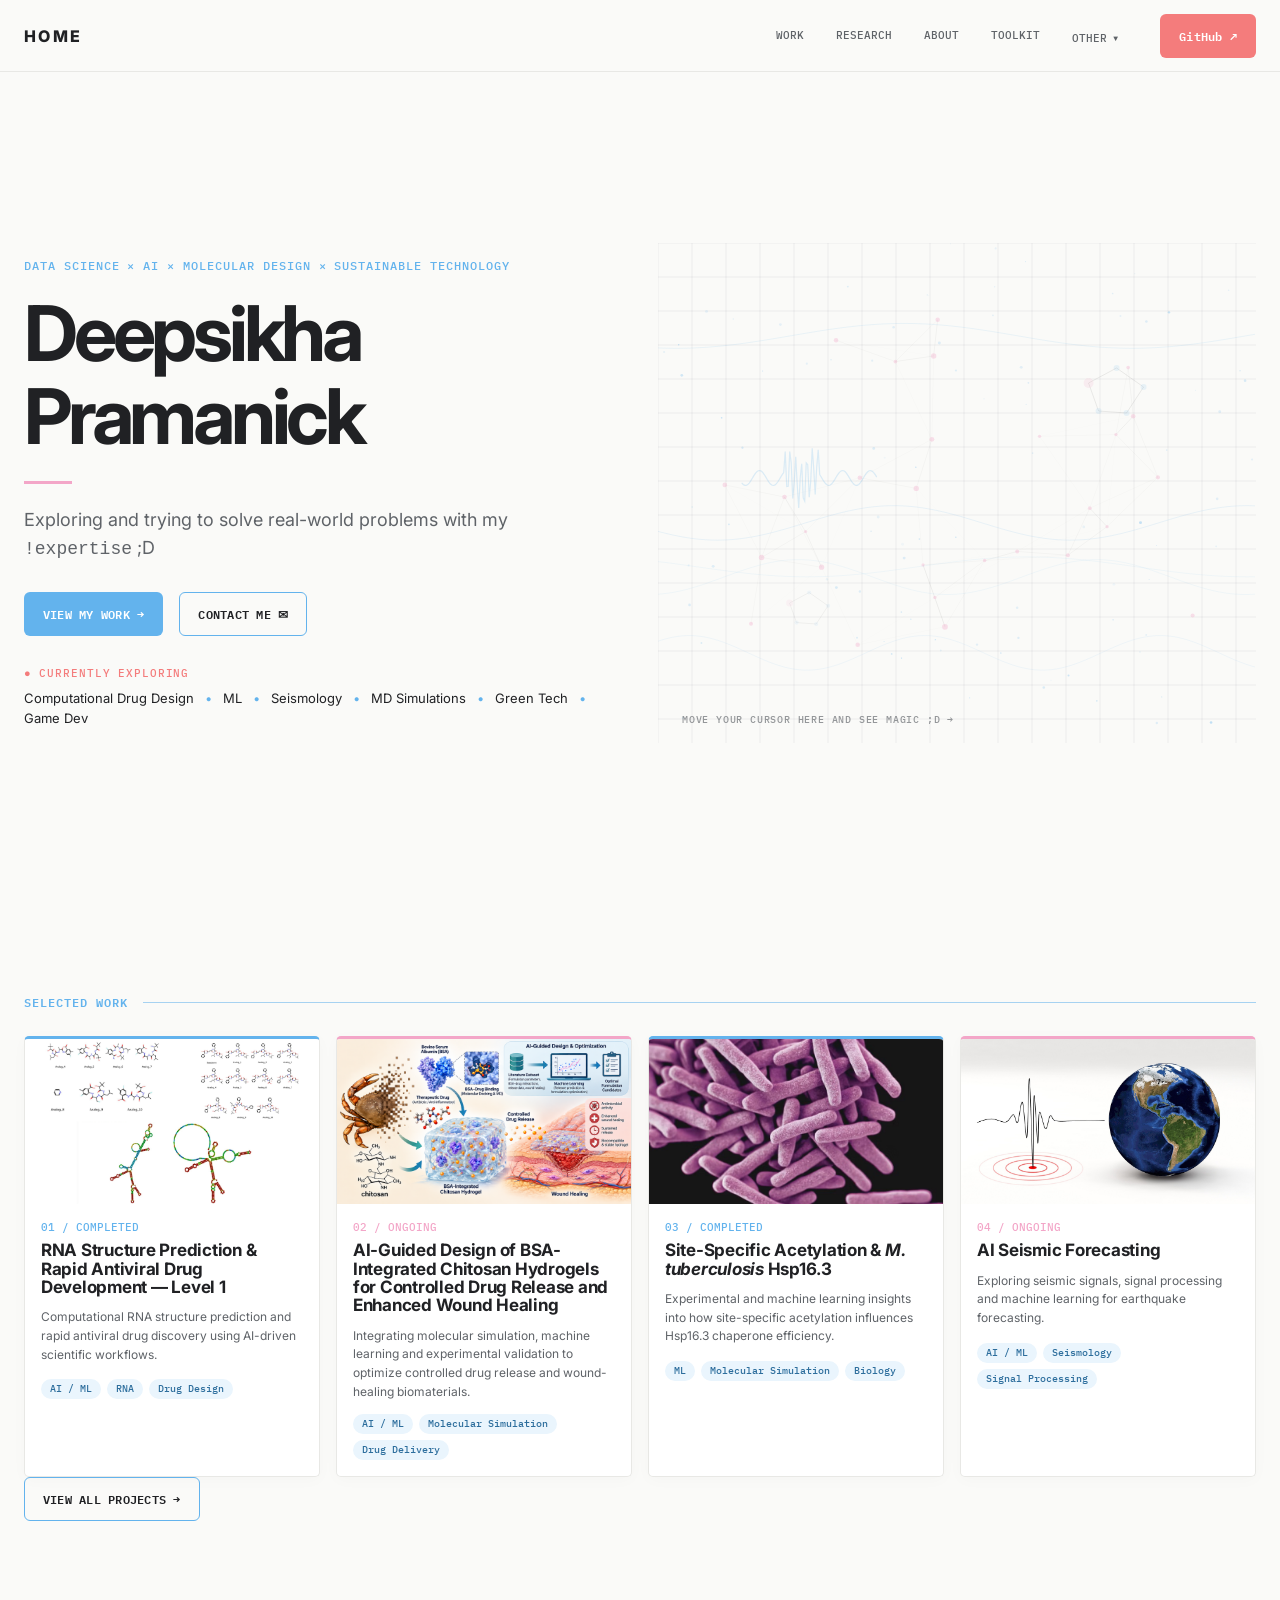
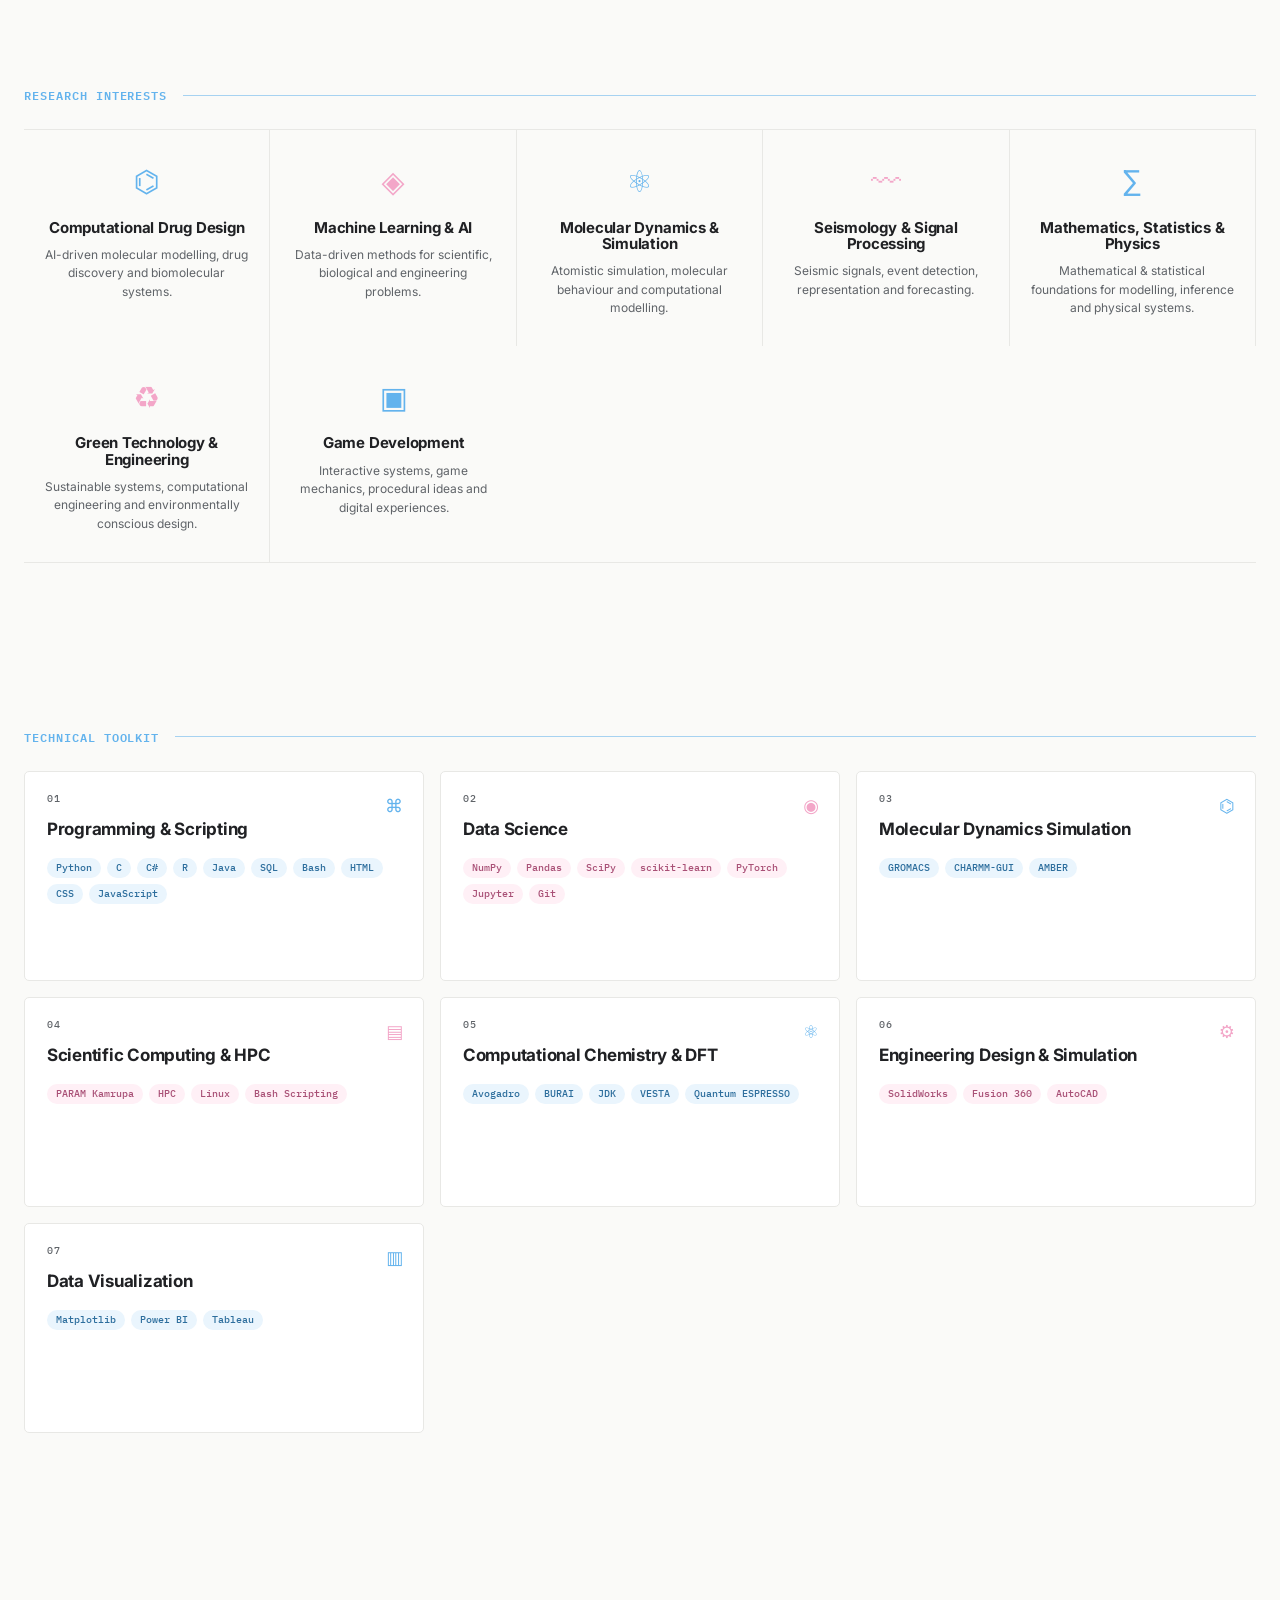
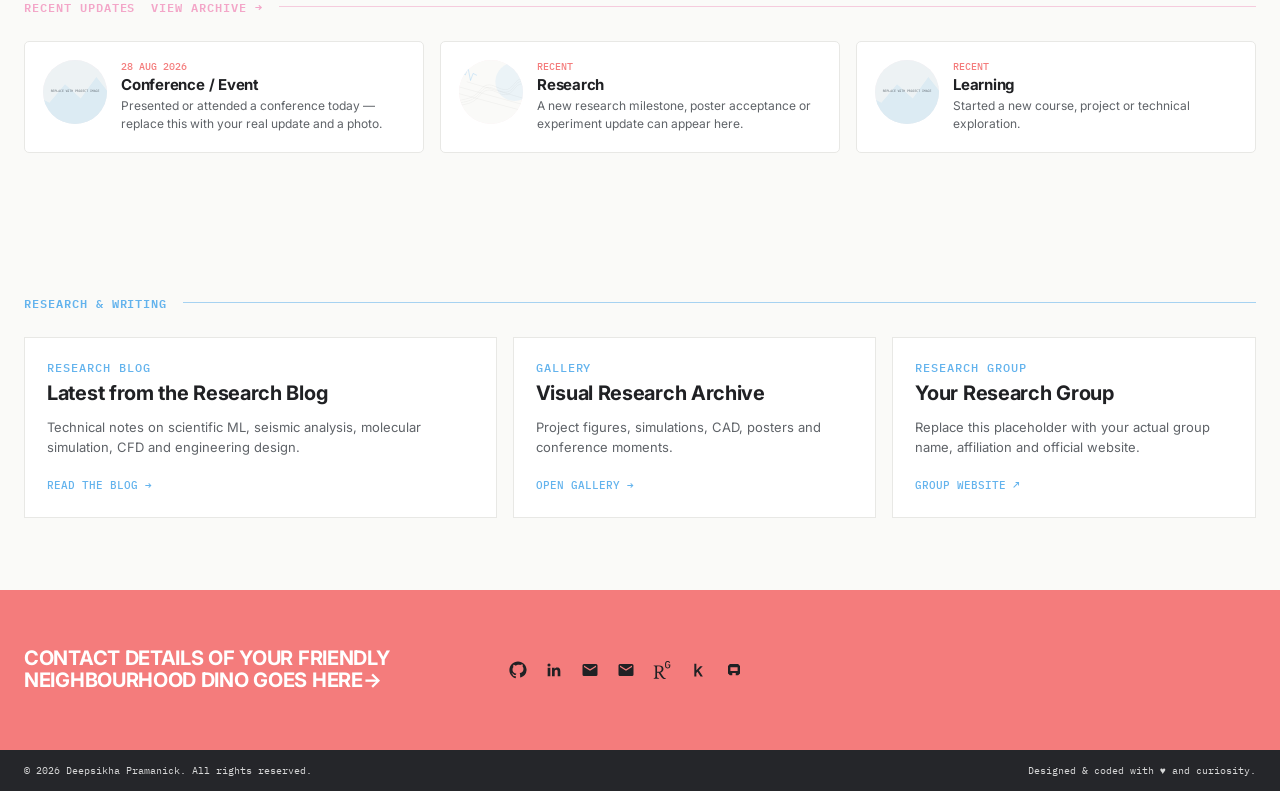
==== index.html @ 4445a699 "Initial portfolio website" ====
<!doctype html>
<html lang="en">
<head>
<meta charset="utf-8">
<meta name="viewport" content="width=device-width,initial-scale=1">
<meta name="description" content="Deepsikha Pramanick — Data Science, Engineering and Scientific Computing portfolio.">
<title>Home — Deepsikha Pramanick</title>
<link rel="stylesheet" href="assets/css/styles.css">
</head>
<body>

<header class="site-header">
  <div class="container nav">

    <a class="brand" href="index.html">HOME</a>

    <nav class="nav-links">
      <a href="index.html#work">WORK</a>
      <a href="research.html">RESEARCH</a>
      <a href="about.html">ABOUT</a>
      <a href="index.html#toolkit">TOOLKIT</a>

      <div class="nav-other">
        <button class="other-button">OTHER </button>

        <div class="other-menu">
          <a href="gallery.html">Gallery</a>
          <a href="certificates.html">Certificates</a>
          <a href="blog.html">Research Blog</a>
          <a href="updates.html">News & Updates</a>
        </div>
      </div>
    </nav>

    <a class="btn btn-coral nav-github"
       href="https://github.com/Deepsikha001"
       target="_blank"
       rel="noopener">
       GitHub ↗
    </a>

    <button class="nav-toggle" data-menu aria-label="Open navigation">☰</button>

  </div>
</header>
<main>
<section class="hero">
  <div class="container hero-grid">
    <div class="hero-copy">
      <div class="kicker">DATA SCIENCE × AI × MOLECULAR DESIGN × SUSTAINABLE TECHNOLOGY</div>
      <h1>Deepsikha<br>Pramanick</h1>
      <div class="hero-rule"></div>
      <p class="lead">Exploring and trying to solve real-world problems with my <code>!expertise</code> ;D</p>
      <div class="hero-actions">
        <a class="btn btn-primary" href="#work">VIEW MY WORK →</a>
        <a class="btn btn-outline" href="#contact">CONTACT ME ✉</a>
      </div>
      <div class="status">
        <div class="status-title">Currently exploring</div>
        <div class="status-items">Computational Drug Design <span>•</span> ML <span>•</span> Seismology <span>•</span> MD Simulations <span>•</span> Green Tech <span>•</span> Game Dev</div>
      </div>
    </div>
    <div class="hero-art" id="interactive-science">
      <canvas id="science-canvas"></canvas>
      <div class="science-label">
        MOVE YOUR CURSOR HERE AND SEE MAGIC ;D →
    </div>

</div>
  </div>
</section>

<section class="section" id="work">
  <div class="container">

    <div class="section-label">
      <span>SELECTED WORK</span>
    </div>

    <div class="project-grid">

      <!-- PROJECT 01 -->
      <article class="project-card">
        <div class="project-image">
          <img src="assets/images/rna photo.jpg"
               alt="RNA structure prediction and antiviral drug development">
        </div>

        <div class="card-body">
          <div class="project-no">01 / COMPLETED</div>

          <h3>
            RNA Structure Prediction &amp; Rapid Antiviral Drug Development — Level 1
          </h3>

          <p>
            Computational RNA structure prediction and rapid antiviral drug
            discovery using AI-driven scientific workflows.
          </p>

          <div class="tags">
            <span class="tag">AI / ML</span>
            <span class="tag">RNA</span>
            <span class="tag">Drug Design</span>
          </div>
        </div>
      </article>


      <!-- PROJECT 02 — YOUR NEW CURRENT PROJECT -->
      <!-- PROJECT 02 -->
<article class="project-card">
  <div class="project-image">
    <img src="assets\images\chitosan.png"
         alt="AI-guided design of BSA-integrated chitosan hydrogels">
  </div>

  <div class="card-body">
    <div class="project-no">02 / ONGOING</div>

    <h3>
      AI-Guided Design of BSA-Integrated Chitosan Hydrogels for Controlled Drug Release and Enhanced Wound Healing
    </h3>

    <p>
      Integrating molecular simulation, machine learning and experimental
      validation to optimize controlled drug release and wound-healing
      biomaterials.
    </p>

    <div class="tags">
      <span class="tag">AI / ML</span>
      <span class="tag">Molecular Simulation</span>
      <span class="tag">Drug Delivery</span>
    </div>
  </div>
</article>


      <!-- PROJECT 03 -->
      <article class="project-card">
        <div class="project-image">
          <img src="assets/images/mycobacterium tuberculosis_.jpg"
               alt="M. tuberculosis Hsp16.3 acetylation research">
        </div>

        <div class="card-body">
          <div class="project-no">03 / COMPLETED</div>

          <h3>
            Site-Specific Acetylation &amp; <i>M. tuberculosis</i> Hsp16.3
          </h3>

          <p>
            Experimental and machine learning insights into how
            site-specific acetylation influences Hsp16.3 chaperone efficiency.
          </p>

          <div class="tags">
            <span class="tag">ML</span>
            <span class="tag">Molecular Simulation</span>
            <span class="tag">Biology</span>
          </div>
        </div>
      </article>


      <!-- PROJECT 04 -->
      <article class="project-card">
        <div class="project-image">
          <img src="assets\images\tumisu-earthquake-3167693_1920.jpg"
               alt="AI seismic forecasting">
        </div>

        <div class="card-body">
          <div class="project-no">04 / ONGOING</div>

          <h3>
            AI Seismic Forecasting
          </h3>

          <p>
            Exploring seismic signals, signal processing and machine learning
            for earthquake forecasting.
          </p>

          <div class="tags">
            <span class="tag">AI / ML</span>
            <span class="tag">Seismology</span>
            <span class="tag">Signal Processing</span>
          </div>
        </div>
      </article>

    </div>


    <!-- VIEW ALL BUTTON -->
    <div class="view-all-wrap">
      <a href="projects.html" class="btn btn-outline">
        VIEW ALL PROJECTS →
      </a>
    </div>

  </div>
</section>
<section class="section-tight" id="research-interests">
  <div class="container">

    <div class="section-label">
      <span>RESEARCH INTERESTS</span>
    </div>

    <div class="interests-grid">

      <article class="interest">
        <div class="interest-icon">⌬</div>
        <h3>Computational Drug Design</h3>
        <p>AI-driven molecular modelling, drug discovery and biomolecular systems.</p>
      </article>

      <article class="interest">
        <div class="interest-icon">◈</div>
        <h3>Machine Learning &amp; AI</h3>
        <p>Data-driven methods for scientific, biological and engineering problems.</p>
      </article>

      <article class="interest">
        <div class="interest-icon">⚛</div>
        <h3>Molecular Dynamics &amp; Simulation</h3>
        <p>Atomistic simulation, molecular behaviour and computational modelling.</p>
      </article>

      <article class="interest">
        <div class="interest-icon">〰</div>
        <h3>Seismology &amp; Signal Processing</h3>
        <p>Seismic signals, event detection, representation and forecasting.</p>
      </article>

      <article class="interest">
        <div class="interest-icon">∑</div>
        <h3>Mathematics, Statistics &amp; Physics</h3>
        <p>Mathematical & statistical foundations for modelling, inference and physical systems.</p>
      </article>
      
      <article class="interest">
        <div class="interest-icon">♻</div>
        <h3>Green Technology &amp; Engineering</h3>
        <p>Sustainable systems, computational engineering and environmentally conscious design.</p>
      </article>

      <article class="interest">
        <div class="interest-icon">▣</div>
        <h3>Game Development</h3>
        <p>Interactive systems, game mechanics, procedural ideas and digital experiences.</p>
      </article>

    </div>

  </div>
</section>

<section class="section" id="toolkit">
  <div class="container">

    <div class="section-label">
      <span>TECHNICAL TOOLKIT</span>
    </div>

    <div class="toolkit-grid">

      <!-- 01 -->
      <article class="toolkit-card">
        <div class="toolkit-icon">⌘</div>
        <div class="toolkit-number">01</div>

        <h3>Programming &amp; Scripting</h3>

        <div class="toolkit-list">
          <span>Python</span>
          <span>C</span>
          <span>C#</span>
          <span>R</span>
          <span>Java</span>
          <span>SQL</span>
          <span>Bash</span>
          <span>HTML</span>
          <span>CSS</span>
          <span>JavaScript</span>
        </div>
      </article>


      <!-- 02 -->
      <article class="toolkit-card">
        <div class="toolkit-icon">◉</div>
        <div class="toolkit-number">02</div>

        <h3>Data Science</h3>

        <div class="toolkit-list">
          <span>NumPy</span>
          <span>Pandas</span>
          <span>SciPy</span>
          <span>scikit-learn</span>
          <span>PyTorch</span>
          <span>Jupyter</span>
          <span>Git</span>
        </div>
      </article>


      <!-- 03 -->
      <article class="toolkit-card">
        <div class="toolkit-icon">⌬</div>
        <div class="toolkit-number">03</div>

        <h3>Molecular Dynamics Simulation</h3>

        <div class="toolkit-list">
          <span>GROMACS</span>
          <span>CHARMM-GUI</span>
          <span>AMBER</span>
        </div>
      </article>


      <!-- 04 -->
      <article class="toolkit-card">
        <div class="toolkit-icon">▤</div>
        <div class="toolkit-number">04</div>

        <h3>Scientific Computing &amp; HPC</h3>

        <div class="toolkit-list">
          <span>PARAM Kamrupa</span>
          <span>HPC</span>
          <span>Linux</span>
          <span>Bash Scripting</span>
        </div>
      </article>


      <!-- 05 -->
      <article class="toolkit-card">
        <div class="toolkit-icon">⚛</div>
        <div class="toolkit-number">05</div>

        <h3>Computational Chemistry &amp; DFT</h3>

        <div class="toolkit-list">
          <span>Avogadro</span>
          <span>BURAI</span>
          <span>JDK</span>
          <span>VESTA</span>
          <span>Quantum ESPRESSO</span>
        </div>
      </article>


      <!-- 06 -->
      <article class="toolkit-card">
        <div class="toolkit-icon">⚙</div>
        <div class="toolkit-number">06</div>

        <h3>Engineering Design &amp; Simulation</h3>

        <div class="toolkit-list">
          <span>SolidWorks</span>
          <span>Fusion 360</span>
          <span>AutoCAD</span>
        </div>
      </article>


      <!-- 07 -->
      <article class="toolkit-card">
        <div class="toolkit-icon">▥</div>
        <div class="toolkit-number">07</div>

        <h3>Data Visualization</h3>

        <div class="toolkit-list">
          <span>Matplotlib</span>
          <span>Power BI</span>
          <span>Tableau</span>
        </div>
      </article>

    </div>

  </div>
</section>

<section class="section-tight">
  <div class="container">
    <div class="section-label pink"><span>RECENT UPDATES</span><a class="view-all" href="updates.html">VIEW ARCHIVE →</a></div>
    <div class="updates-grid">
<article class="update">
  <div class="update-thumb"><img src="assets/images/project-placeholder.svg" alt=""></div>
  <div><div class="update-date">28 AUG 2026</div><h3>Conference / Event</h3><p>Presented or attended a conference today — replace this with your real update and a photo.</p></div>
</article>
<article class="update">
  <div class="update-thumb"><img src="assets/images/hero-scientific.svg" alt=""></div>
  <div><div class="update-date">RECENT</div><h3>Research</h3><p>A new research milestone, poster acceptance or experiment update can appear here.</p></div>
</article>
<article class="update">
  <div class="update-thumb"><img src="assets/images/project-placeholder.svg" alt=""></div>
  <div><div class="update-date">RECENT</div><h3>Learning</h3><p>Started a new course, project or technical exploration.</p></div>
</article></div>
  </div>
</section>

<section class="section-tight">
  <div class="container">
    <div class="section-label"><span>RESEARCH & WRITING</span></div>
    <div class="preview-grid">
      <article class="preview-card"><div class="kicker">RESEARCH BLOG</div><h3>Latest from the Research Blog</h3><p>Technical notes on scientific ML, seismic analysis, molecular simulation, CFD and engineering design.</p><a class="arrow" href="blog.html">READ THE BLOG →</a></article>
      <article class="preview-card"><div class="kicker">GALLERY</div><h3>Visual Research Archive</h3><p>Project figures, simulations, CAD, posters and conference moments.</p><a class="arrow" href="gallery.html">OPEN GALLERY →</a></article>
      <article class="preview-card"><div class="kicker">RESEARCH GROUP</div><h3>Your Research Group</h3><p>Replace this placeholder with your actual group name, affiliation and official website.</p><a class="arrow" href="research.html#group">GROUP WEBSITE ↗</a></article>
    </div>
  </div>
</section>
</main>

<section class="cta" id="contact">
  <div class="container cta-grid">
    <h3>CONTACT DETAILS OF YOUR FRIENDLY NEIGHBOURHOOD DINO GOES HERE<span>→</span></h3>
    <div class="social-links">

  <a href="https://github.com/Deepsikha001"
     target="_blank"
     rel="noopener"
     aria-label="GitHub">
    <svg viewBox="0 0 24 24" aria-hidden="true">
      <path d="M12 .5C5.65.5.5 5.65.5 12c0 5.08 3.29 9.39 7.86 10.91.58.11.79-.25.79-.56v-2.17c-3.2.7-3.87-1.54-3.87-1.54-.53-1.33-1.28-1.68-1.28-1.68-1.04-.71.08-.7.08-.7 1.15.08 1.76 1.18 1.76 1.18 1.03 1.76 2.7 1.25 3.36.96.1-.75.4-1.25.73-1.54-2.55-.29-5.23-1.28-5.23-5.7 0-1.26.45-2.29 1.18-3.1-.12-.29-.51-1.47.11-3.06 0 0 .96-.31 3.15 1.18A10.9 10.9 0 0 1 12 5.1c.97 0 1.94.13 2.85.38 2.19-1.49 3.15-1.18 3.15-1.18.62 1.59.23 2.77.11 3.06.73.81 1.18 1.84 1.18 3.1 0 4.43-2.69 5.41-5.25 5.69.41.35.78 1.04.78 2.1v3.1c0 .31.21.68.8.56A11.5 11.5 0 0 0 23.5 12C23.5 5.65 18.35.5 12 .5z"/>
    </svg>
  </a>

  <a href="https://www.linkedin.com/in/deepsikha-pramanick"
     target="_blank"
     rel="noopener"
     aria-label="LinkedIn">
    <svg viewBox="0 0 24 24" aria-hidden="true">
      <path d="M20.45 20.45h-3.56v-5.58c0-1.33-.03-3.04-1.85-3.04-1.85 0-2.13 1.45-2.13 2.94v5.68H9.35V8.99h3.42v1.56h.05c.48-.9 1.64-1.85 3.37-1.85 3.6 0 4.26 2.37 4.26 5.45v6.3zM5.34 7.43a2.07 2.07 0 1 1 0-4.14 2.07 2.07 0 0 1 0 4.14zM3.56 8.99h3.56v11.46H3.56V8.99z"/>
    </svg>
  </a>

  <a href="mailto:deepsikha.pramanick@gmail.com"
     aria-label="Email">
    <svg viewBox="0 0 24 24" aria-hidden="true">
      <path d="M20 4H4a2 2 0 0 0-2 2v12a2 2 0 0 0 2 2h16a2 2 0 0 0 2-2V6a2 2 0 0 0-2-2zm0 4-8 5-8-5V6l8 5 8-5v2z"/>
    </svg>
  </a>

  <a href="mailto:d.pramanick@op.iitg.ac.in"
     aria-label="Institutional Email">
    <svg viewBox="0 0 24 24" aria-hidden="true">
      <path d="M20 4H4a2 2 0 0 0-2 2v12a2 2 0 0 0 2 2h16a2 2 0 0 0 2-2V6a2 2 0 0 0-2-2zm0 4-8 5-8-5V6l8 5 8-5v2z"/>
    </svg>
  </a>

  <a href="https://www.researchgate.net/profile/Deepsikha-Pramanick?ev=hdr_xprf"
   target="_blank"
   rel="noopener"
   aria-label="ResearchGate">
   <img src="assets/images/researchgate.svg.svg"
       alt=""
       class="social-logo">
  </a>

  <a href="https://www.kaggle.com/deepsikhapramanick"
     target="_blank"
     rel="noopener"
     aria-label="Kaggle">
    <svg viewBox="0 0 24 24" aria-hidden="true">
      <path d="M18.5 20.5h-3.1l-4.1-6.1-1.5 1.5v4.6H7.1V3.5h2.7v8.7l5.1-5.3h3.4l-5.2 5.3 5.4 8.3z"/>
    </svg>
  </a>

  <a href="https://uau-uau.itch.io/"
     target="_blank"
     rel="noopener"
     aria-label="itch.io">
    <svg viewBox="0 0 24 24" aria-hidden="true">
      <path d="M4 6.5 6.5 4h11L20 6.5v10l-2.5 2.5h-3.2v-3H9.7v3H6.5L4 16.5v-10zm3.2 1.8v5.1h9.6V8.3H7.2z"/>
    </svg>
  </a>

</div>
  </div>
</section>
<footer>
  <div class="container footer-inner">
    <span>© 2026 Deepsikha Pramanick. All rights reserved.</span>
    <span>Designed & coded with ♥ and curiosity.</span>
  </div>
</footer>

<div class="lightbox"><div class="lightbox-inner"><button data-close aria-label="Close">×</button><img src="" alt=""></div></div>
<script src="assets/js/main.js"></script>
</body>
</html>
---- assets/css/styles.css ----
@import url('https://fonts.googleapis.com/css2?family=IBM+Plex+Mono:wght@400;500;600&family=Inter:wght@400;500;600;700;800&display=swap');

:root{
  --bg:#FAFAF8;
  --text:#202124;
  --muted:#5F6368;
  --border:#E8E8E5;
  --blue:#63B3ED;
  --blue-soft:#EAF5FD;
  --pink:#F3A6C8;
  --pink-soft:#FFF0F6;
  --coral:#F47C7C;
  --white:#FFFFFF;
  --max:1296px;
  --radius:6px;
  --shadow:0 8px 28px rgba(32,33,36,.055);
}

*{box-sizing:border-box}
html{scroll-behavior:smooth}
body{
  margin:0;
  background:var(--bg);
  color:var(--text);
  font-family:Inter,system-ui,sans-serif;
  line-height:1.55;
}
img{max-width:100%;display:block}
a{color:inherit;text-decoration:none}
button,input,select{font:inherit}
.container{width:min(var(--max),calc(100% - 48px));margin:auto}
.mono{
  font-family:"IBM Plex Mono",monospace;
  letter-spacing:.03em;
}
.section{padding:96px 0}
.section-tight{padding:72px 0}
.section-label{
  display:flex;align-items:center;gap:16px;
  margin-bottom:28px;
  color:var(--blue);
  font:600 12px/1 "IBM Plex Mono",monospace;
  letter-spacing:.08em;
  text-transform:uppercase;
}
.section-label.pink{color:var(--pink)}
.section-label::after{
  content:"";height:1px;flex:1;background:currentColor;opacity:.55
}
.section-label .spacer{flex:0 0 12px}
h1,h2,h3{margin:0;line-height:1.08}
h1{font-size:clamp(52px,6vw,88px);letter-spacing:-.055em}
h2{font-size:clamp(34px,4vw,52px);letter-spacing:-.04em}
h3{font-size:20px;letter-spacing:-.015em}
.lead{font-size:18px;color:var(--muted);max-width:600px}
.small{font-size:13px;color:var(--muted)}
.kicker{
  color:var(--blue);
  font:500 12px/1.4 "IBM Plex Mono",monospace;
  letter-spacing:.08em;
  text-transform:uppercase;
}
.btn{
  display:inline-flex;align-items:center;justify-content:center;gap:10px;
  min-height:44px;padding:0 18px;border:1px solid transparent;
  border-radius:6px;font:600 12px/1 "IBM Plex Mono",monospace;
  letter-spacing:.02em;transition:.2s ease;
  cursor:pointer;
}
.btn:hover{transform:translateY(-2px)}
.btn-primary{background:var(--blue);color:#fff}
.btn-outline{border-color:var(--blue);background:transparent;color:var(--text)}
.btn-coral{background:var(--coral);color:#fff}
.tag{
  display:inline-flex;align-items:center;
  padding:5px 9px;border-radius:999px;
  background:var(--blue-soft);color:#2d6e9d;
  font:500 10px/1 "IBM Plex Mono",monospace;
}
.tag.pink{background:var(--pink-soft);color:#a95076}

.site-header{
  position:sticky;top:0;z-index:50;
  height:72px;background:rgba(250,250,248,.94);
  backdrop-filter:blur(12px);
  border-bottom:1px solid var(--border);
}
.nav{
  height:72px;display:flex;align-items:center;gap:24px;
}
.brand{font-size:16px;font-weight:800;letter-spacing:.15em}
.brand-dot{color:var(--coral)}
.nav-links{display:flex;align-items:center;gap:32px;margin-left:auto}
.nav-links a{
  position:relative;
  font:500 11px/1 "IBM Plex Mono",monospace;
  color:var(--muted);text-transform:uppercase;
}
.nav-links a:hover{
  color:var(--blue);
}

.nav-links a.active{
  color:var(--blue);
}
/* Active Research page */
.nav-links a.active[href="research.html"]{
  color:var(--pink);
}

.nav-links a.active[href="research.html"]::after{
  content:"";
  position:absolute;
  left:50%;
  bottom:-12px;
  width:5px;
  height:5px;
  transform:translateX(-50%);
  border-radius:50%;
  background:var(--pink);
}
.nav-links a.active::after{
  content:"";position:absolute;left:50%;bottom:-12px;
  width:5px;height:5px;transform:translateX(-50%);
  border-radius:50%;background:var(--blue);
}



.nav-other {
  position: relative;
  /* Ensures the container wraps perfectly without unwanted height gaps */
  display: inline-block; 
}

.other-button {
  border: 0;
  background: transparent;
  padding: 0;
  color: var(--muted);
  cursor: pointer;
  font: 500 11px/1 "IBM Plex Mono", monospace;
  text-transform: uppercase;
  
  /* Flexbox centers the button text and the arrow symbol perfectly */
  display: inline-flex;
  align-items: center;
}

.other-button:hover {
  color: var(--blue);
}

/* --- THE STANDARD DROPDOWN SYMBOL --- */
.other-button::after {
  content: "▼";
  font-size: 8px;      /* Keeps the arrow small and sharp */
  margin-left: 6px;    /* Spaces it away from the text */
  transition: transform 0.2s ease;
}

/* Optional rotation interaction effect on hover */
.nav-other:hover .other-button::after {
  transform: rotate(180deg);
}

.other-menu {
  position: absolute;
  /* Using calc ensures the menu stays connected to the bottom of the button container, eliminating the hover gap */
  top: 100%;           
  right: 0;
  min-width: 170px;
  padding: 8px;
  background: var(--bg);
  border: 1px solid var(--border);
  box-shadow: var(--shadow);
  border-radius: 5px;
  display: none;
  
  /* Guarantees the dropdown layers over other standard elements */
  z-index: 100;        
}

/* Kept your hover logic, and added focus-within for accessibility */
.nav-other:focus-within .other-menu,
.nav-other:hover .other-menu {
  display: block;
}

.other-menu a {
  display: block;
  padding: 10px 12px;
  color: var(--muted);
  font: 500 11px/1.2 "IBM Plex Mono", monospace;
  text-decoration: none; /* Strips standard anchor underlines */
}

.other-menu a:hover {
  background: var(--blue-soft);
  color: var(--blue);
}

.nav-github{margin-left:18px}
.nav-toggle{display:none;border:0;background:none;font-size:24px}

.hero{min-height:calc(100vh - 72px);display:grid;align-items:center;padding:84px 0 70px}
.hero-grid{display:grid;grid-template-columns:1fr 1fr;gap:36px;align-items:center}
.hero-copy{padding-right:28px}
.hero h1{margin:18px 0 18px}
.hero-rule{width:48px;height:3px;background:var(--pink);margin:22px 0}
.hero-actions{display:flex;gap:16px;margin-top:28px;flex-wrap:wrap}
.status{margin-top:32px}
.status-title{
  color:var(--coral);font:500 11px/1 "IBM Plex Mono",monospace;
  letter-spacing:.08em;text-transform:uppercase;
}
.status-title::before{content:"●";margin-right:8px}
.status-items{margin-top:9px;color:var(--text);font-size:13px}
.status-items span{color:var(--blue);padding:0 7px}
.hero-art{
  min-height:500px;position:relative;overflow:hidden;
  display:grid;place-items:center;
}
.hero-art .halo{
  position:absolute;width:380px;height:380px;border-radius:50%;
  background:rgba(99,179,237,.11);right:12%;top:7%;
}
.hero-art .mesh{
  position:relative;width:92%;height:330px;
  transform:perspective(700px) rotateX(58deg) rotateZ(-4deg);
  background:
    repeating-linear-gradient(0deg,transparent 0 18px,rgba(32,33,36,.22) 19px 20px),
    repeating-linear-gradient(90deg,transparent 0 30px,rgba(32,33,36,.18) 31px 32px);
  clip-path:polygon(0 58%,8% 50%,16% 62%,25% 35%,34% 54%,44% 24%,55% 48%,64% 29%,74% 49%,83% 34%,94% 55%,100% 48%,100% 100%,0 100%);
  opacity:.72;
}
.wave{
  position:absolute;height:60px;width:190px;
  border-top:1px solid var(--blue);
  border-bottom:1px solid rgba(99,179,237,.25);
  opacity:.8;
}
.wave::after{
  content:"";position:absolute;inset:10px 0;
  background:
    linear-gradient(90deg,transparent 0 12%,var(--blue) 12.5% 13%,transparent 13.5% 25%,
    var(--blue) 25.5% 26%,transparent 26.5% 37%,var(--blue) 37.5% 38%,
    transparent 38.5% 50%,var(--blue) 50.5% 51%,transparent 51.5% 64%,
    var(--blue) 64.5% 65%,transparent 65.5%);
  clip-path:polygon(0 55%,12% 55%,16% 35%,20% 75%,25% 45%,31% 58%,37% 20%,43% 78%,49% 50%,55% 62%,62% 18%,68% 83%,74% 48%,82% 55%,90% 35%,100% 55%,100% 60%,0 60%);
}
.wave.one{left:2%;top:28%}
.wave.two{right:-2%;bottom:23%;border-color:var(--pink)}
.wave.two::after{filter:hue-rotate(115deg);opacity:.65}
.dots{
  position:absolute;right:3%;top:8%;width:120px;height:120px;
  background-image:radial-gradient(rgba(99,179,237,.45) 1.3px,transparent 1.3px);
  background-size:14px 14px;opacity:.65;
}
.pink-orb{position:absolute;width:30px;height:30px;border-radius:50%;background:var(--pink);right:19%;top:16%}

.work-head{display:flex;align-items:center;gap:18px}
.work-head .view-all{margin-left:auto;color:var(--blue);font:500 11px "IBM Plex Mono",monospace}
.project-grid{display:grid;grid-template-columns:repeat(4,1fr);gap:16px;margin-top:8px}
.project-card{
  border:1px solid var(--border);background:var(--white);
  border-top:3px solid var(--blue);border-radius:5px;
  overflow:hidden;transition:.22s ease;box-shadow:0 3px 16px rgba(32,33,36,.025);
}
.project-card:nth-child(even){border-top-color:var(--pink)}
.project-card:hover{transform:translateY(-4px);box-shadow:var(--shadow)}
.project-card .card-body{padding:16px}
.project-no{font:500 11px "IBM Plex Mono",monospace;color:var(--blue)}
.project-card:nth-child(even) .project-no{color:var(--pink)}
.project-card h3{font-size:17px;margin:7px 0 12px}
.project-card p{font-size:12px;color:var(--muted);min-height:58px;margin:0 0 13px}
.project-image{aspect-ratio:16/9;background:#eef2f4;overflow:hidden}
.project-image img{width:100%;height:100%;object-fit:cover}
.tags{display:flex;flex-wrap:wrap;gap:6px}

.interests-grid{display:grid;grid-template-columns:repeat(5,1fr);border-top:1px solid var(--border);border-bottom:1px solid var(--border)}
.interest{padding:28px 20px;text-align:center;border-right:1px solid var(--border)}
.interest:last-child{border-right:0}
.interest-icon{font-size:30px;color:var(--blue);margin-bottom:15px}
.interest:nth-child(even) .interest-icon{color:var(--pink)}
.interest h3{font-size:15px;margin-bottom:10px}
.interest p{font-size:12px;color:var(--muted);margin:0}

.about-grid{display:grid;grid-template-columns:3fr 4fr 3fr;gap:32px;align-items:center}
.about-section{
  padding-top:24px;
  padding-bottom:72px;
}
.about-photo{
  position:relative;aspect-ratio:4/5;background:#edf1f3;border:1px solid var(--border);
}
.about-photo::after{
  content:"";position:absolute;left:12px;top:12px;width:100%;height:100%;
  border:2px solid var(--pink);z-index:-1;
}
.about-photo img{width:100%;height:100%;object-fit:cover}
.about-copy p{font-size:14px;color:var(--muted)}
.signature{font-family:cursive;font-size:28px;margin-top:12px}
.stats{border:1px solid var(--border);display:grid;grid-template-columns:1fr 1fr}
.stat{padding:26px 14px;text-align:center;border-right:1px solid var(--border);border-bottom:1px solid var(--border)}
.stat:nth-child(2n){border-right:0}
.stat:nth-last-child(-n+2){border-bottom:0}
.stat-icon{font-size:24px;color:var(--blue)}
.stat strong{display:block;margin-top:8px;font-size:13px}
.stat span{display:block;color:var(--muted);font-size:11px}

.toolkit-grid{
  display:grid;
  grid-template-columns:repeat(3, 1fr);
  gap:16px;
  margin-top:8px;
}

.toolkit-card{
  position:relative;
  min-height:210px;
  padding:22px;
  border:1px solid var(--border);
  background:var(--white);
  border-radius:5px;
  transition:transform .22s ease, box-shadow .22s ease;
}

.toolkit-card:hover{
  transform:translateY(-3px);
  box-shadow:var(--shadow);
}

.toolkit-icon{
  position:absolute;
  top:20px;
  right:20px;
  font-size:18px;
  color:var(--blue);
}

.toolkit-card:nth-child(even) .toolkit-icon{
  color:var(--pink);
}

.toolkit-number{
  margin-bottom:14px;
  font:500 10px/1 "IBM Plex Mono", monospace;
  color:var(--muted);
  letter-spacing:.08em;
}

.toolkit-card h3{
  margin:0 0 18px;
  font-size:17px;
  line-height:1.3;
  max-width:85%;
}

.toolkit-list{
  display:flex;
  flex-wrap:wrap;
  gap:6px;
}

/* Same visual language as Selected Work tags */
.toolkit-list span{
  display:inline-flex;
  align-items:center;
  padding:5px 9px;
  border-radius:999px;
  background:var(--blue-soft);
  color:#2d6e9d;
  font:500 10px/1 "IBM Plex Mono",monospace;
}

/* Alternate cards use the pink version */
.toolkit-card:nth-child(even) .toolkit-list span{
  background:var(--pink-soft);
  color:#a95076;
}

@media (max-width:900px){
  .toolkit-grid{
    grid-template-columns:repeat(2, 1fr);
  }
}

@media (max-width:600px){
  .toolkit-grid{
    grid-template-columns:1fr;
  }

  .toolkit-card{
    min-height:auto;
  }
}

.updates-grid{display:grid;grid-template-columns:repeat(3,1fr);gap:16px}
.update{
  background:var(--white);border:1px solid var(--border);
  padding:18px;border-radius:5px;display:flex;gap:14px;
}
.update-thumb{width:64px;height:64px;flex:0 0 64px;border-radius:50%;background:var(--pink-soft);display:grid;place-items:center;overflow:hidden}
.update-thumb img{width:100%;height:100%;object-fit:cover}
.update-date{font:500 10px "IBM Plex Mono",monospace;color:var(--coral);text-transform:uppercase}
.update h3{font-size:15px;margin:4px 0}
.update p{font-size:12px;color:var(--muted);margin:0}

.preview-grid{display:grid;grid-template-columns:1.3fr 1fr 1fr;gap:16px}
.preview-card{border:1px solid var(--border);padding:22px;background:#fff}
.preview-card h3{margin:6px 0 8px}
.preview-card p{font-size:13px;color:var(--muted)}
.preview-card .arrow{color:var(--blue);font:500 11px "IBM Plex Mono",monospace}

.cta{
  background:var(--coral);color:#fff;padding:58px 0;
}
.cta-grid{display:grid;grid-template-columns:1.2fr 2fr;gap:36px;align-items:center}
.cta h2{font-size:42px;letter-spacing:-.035em}
.socials{display:flex;flex-wrap:wrap;gap:12px}
.social{
  min-width:150px;padding:14px;border-left:1px solid rgba(255,255,255,.55);
}
.social span{display:block;font:500 10px "IBM Plex Mono",monospace;opacity:.9}
.social strong{display:block;font-size:13px;margin-top:4px}

footer{background:#25262a;color:#fff;padding:14px 0}
.footer-inner{display:flex;justify-content:space-between;gap:20px;font:400 10px "IBM Plex Mono",monospace;opacity:.82}

.page-hero{padding:72px 0 42px}
.page-hero h1{font-size:clamp(42px,5vw,72px);margin:14px 0}
.page-hero .lead{max-width:760px}
.filters{display:flex;gap:8px;flex-wrap:wrap;margin:28px 0}
.filter{
  border:1px solid var(--border);background:#fff;padding:9px 12px;
  border-radius:999px;font:500 10px "IBM Plex Mono",monospace;cursor:pointer
}
.filter.active{background:var(--blue);color:#fff;border-color:var(--blue)}
.archive-grid{display:grid;grid-template-columns:repeat(3,1fr);gap:18px}
.gallery-grid{columns:3 280px;column-gap:18px}
.gallery-item{break-inside:avoid;margin:0 0 18px;border:1px solid var(--border);background:#fff}
.gallery-item img{width:100%;aspect-ratio:auto;object-fit:cover}
.gallery-caption{padding:14px}
.gallery-caption h3{font-size:15px}
.gallery-caption p{font-size:12px;color:var(--muted);margin:5px 0 0}
.cert-card{border:1px solid var(--border);background:#fff}
.cert-thumb{aspect-ratio:16/10;background:#edf1f3;display:grid;place-items:center;color:var(--muted);font:500 11px "IBM Plex Mono",monospace}
.cert-body{padding:16px}
.cert-body h3{font-size:16px}
.cert-body p{font-size:12px;color:var(--muted)}
.blog-grid{display:grid;grid-template-columns:repeat(2,1fr);gap:18px}
.blog-card{border:1px solid var(--border);background:#fff;padding:24px}
.blog-meta{font:500 10px "IBM Plex Mono",monospace;color:var(--blue)}
.blog-card h3{font-size:22px;margin:10px 0}
.blog-card p{color:var(--muted);font-size:13px}
.article{max-width:820px;margin:auto}
.article h1{font-size:56px;margin:16px 0 22px}
.article .article-meta{font:500 11px "IBM Plex Mono",monospace;color:var(--blue)}
.article p,.article li{font-size:17px;color:#42454a;line-height:1.8}
.article figure{margin:36px 0}
.article figcaption{font-size:11px;color:var(--muted);margin-top:8px}
.group-card{border:1px solid var(--border);background:#fff;padding:28px;display:flex;justify-content:space-between;gap:24px;align-items:center}
.empty-image{
  display:grid;place-items:center;min-height:220px;
  background:linear-gradient(135deg,#edf4f8,#fff0f6);
  color:#6b7177;font:500 11px "IBM Plex Mono",monospace;
}

.lightbox{
  position:fixed;inset:0;background:rgba(0,0,0,.78);display:none;place-items:center;z-index:100;
  padding:30px
}
.lightbox.open{display:grid}
.lightbox-inner{max-width:1000px;max-height:90vh;position:relative}
.lightbox img{max-height:80vh;width:auto;max-width:90vw;margin:auto}
.lightbox button{position:absolute;right:-10px;top:-42px;background:#fff;border:0;border-radius:50%;width:32px;height:32px;cursor:pointer}

@media(max-width:1050px){
  .nav-links{gap:20px}
  .project-grid{grid-template-columns:repeat(2,1fr)}
  .interests-grid,.toolkit-grid{grid-template-columns:repeat(2,1fr)}
  .interest:nth-child(2n),.toolkit:nth-child(2n){border-right:0}
  .about-grid{grid-template-columns:1fr 1.5fr}
  .stats{grid-column:1/-1}
}
@media(max-width:760px){
  .container{width:min(var(--max),calc(100% - 32px))}
  .site-header,.nav{height:64px}
  .nav-toggle{display:block;margin-left:auto}
  .nav-links{display:none;position:absolute;top:64px;left:0;right:0;background:var(--bg);padding:18px 20px;border-bottom:1px solid var(--border);flex-direction:column;align-items:flex-start}
  .nav-links.open{display:flex}
  .nav-github{display:none}
  .hero{min-height:auto;padding:62px 0}
  .hero-grid{grid-template-columns:1fr}
  .hero-copy{padding:0}
  .hero-art{min-height:350px}
  .project-grid,.updates-grid,.archive-grid,.blog-grid{grid-template-columns:1fr}
  .interests-grid,.toolkit-grid{grid-template-columns:1fr}
  .interest,.toolkit{border-right:0;border-bottom:1px solid var(--border)}
  .about-grid{grid-template-columns:1fr}
  .preview-grid{grid-template-columns:1fr}
  .cta-grid{grid-template-columns:1fr}
  .cta h2{font-size:34px}
  .footer-inner{flex-direction:column}
}
.social-links{
  display:flex;
  align-items:center;
  gap:18px;
}

.social-links a{
  display:flex;
  align-items:center;
  justify-content:center;
  color:var(--text);
  text-decoration:none;
  transition:color 0.2s ease, transform 0.2s ease;
}

.social-links svg{
  width:18px;
  height:18px;
  fill:currentColor;
}

.social-links a:hover{
  color:var(--coral);
  transform:translateY(-1px);
}
.social-logo{
  width:18px;
  height:18px;
  display:block;
}
/* =========================================================
   INTERACTIVE SCIENCE CANVAS
   ========================================================= */

.hero-art{
  position:relative;
  min-height:500px;
  overflow:hidden;
  display:block;
  cursor:crosshair;
}

#science-canvas{
  position:absolute;
  inset:0;
  width:100%;
  height:100%;
  display:block;
  touch-action:none;
}

.science-label{
  position:absolute;
  left:24px;
  bottom:18px;
  z-index:2;

  color:var(--muted);
  font:500 10px/1 "IBM Plex Mono",monospace;
  letter-spacing:.08em;
  text-transform:uppercase;

  pointer-events:none;
  opacity:.65;
  transition:opacity .25s ease;
}

.hero-art:hover .science-label{
  opacity:1;
}

@media(max-width:760px){

  .hero-art{
    min-height:360px;
    margin-top:10px;
  }

  .science-label{
    left:14px;
    bottom:14px;
    font-size:9px;
  }

}
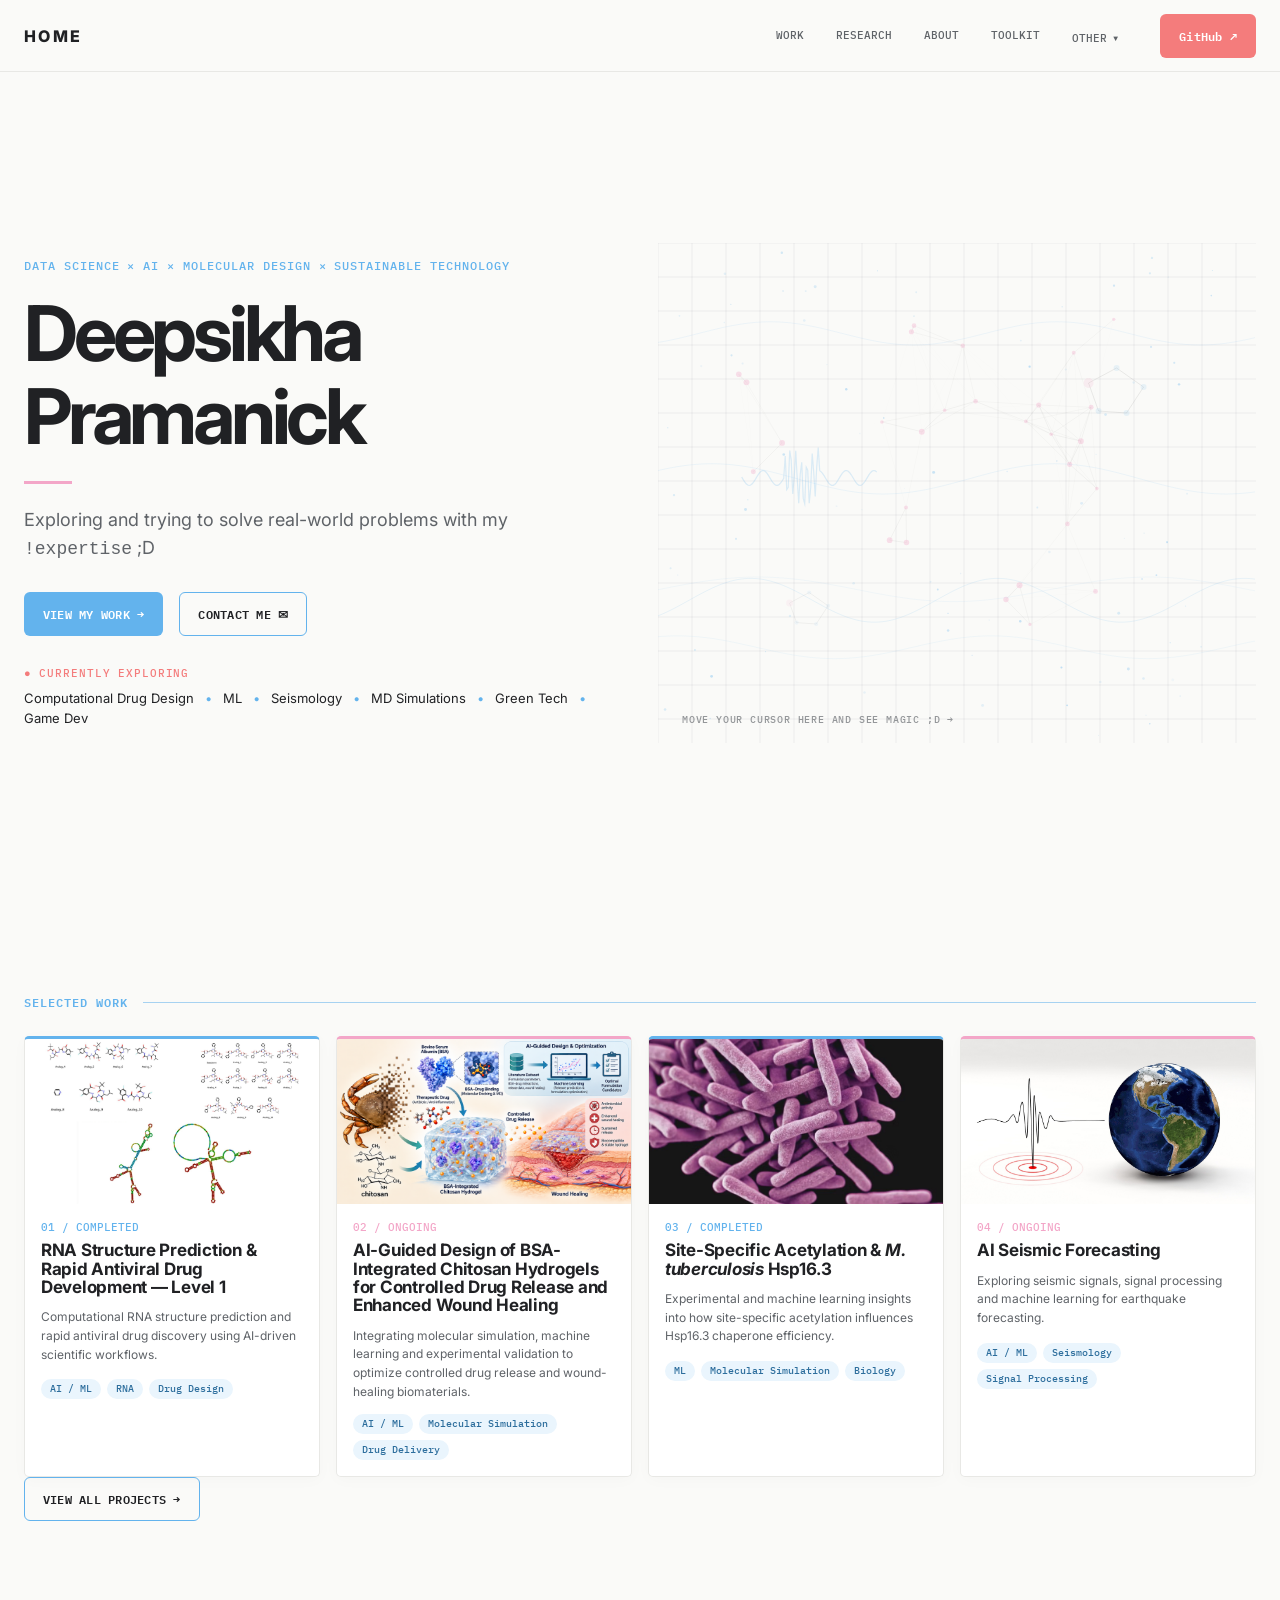
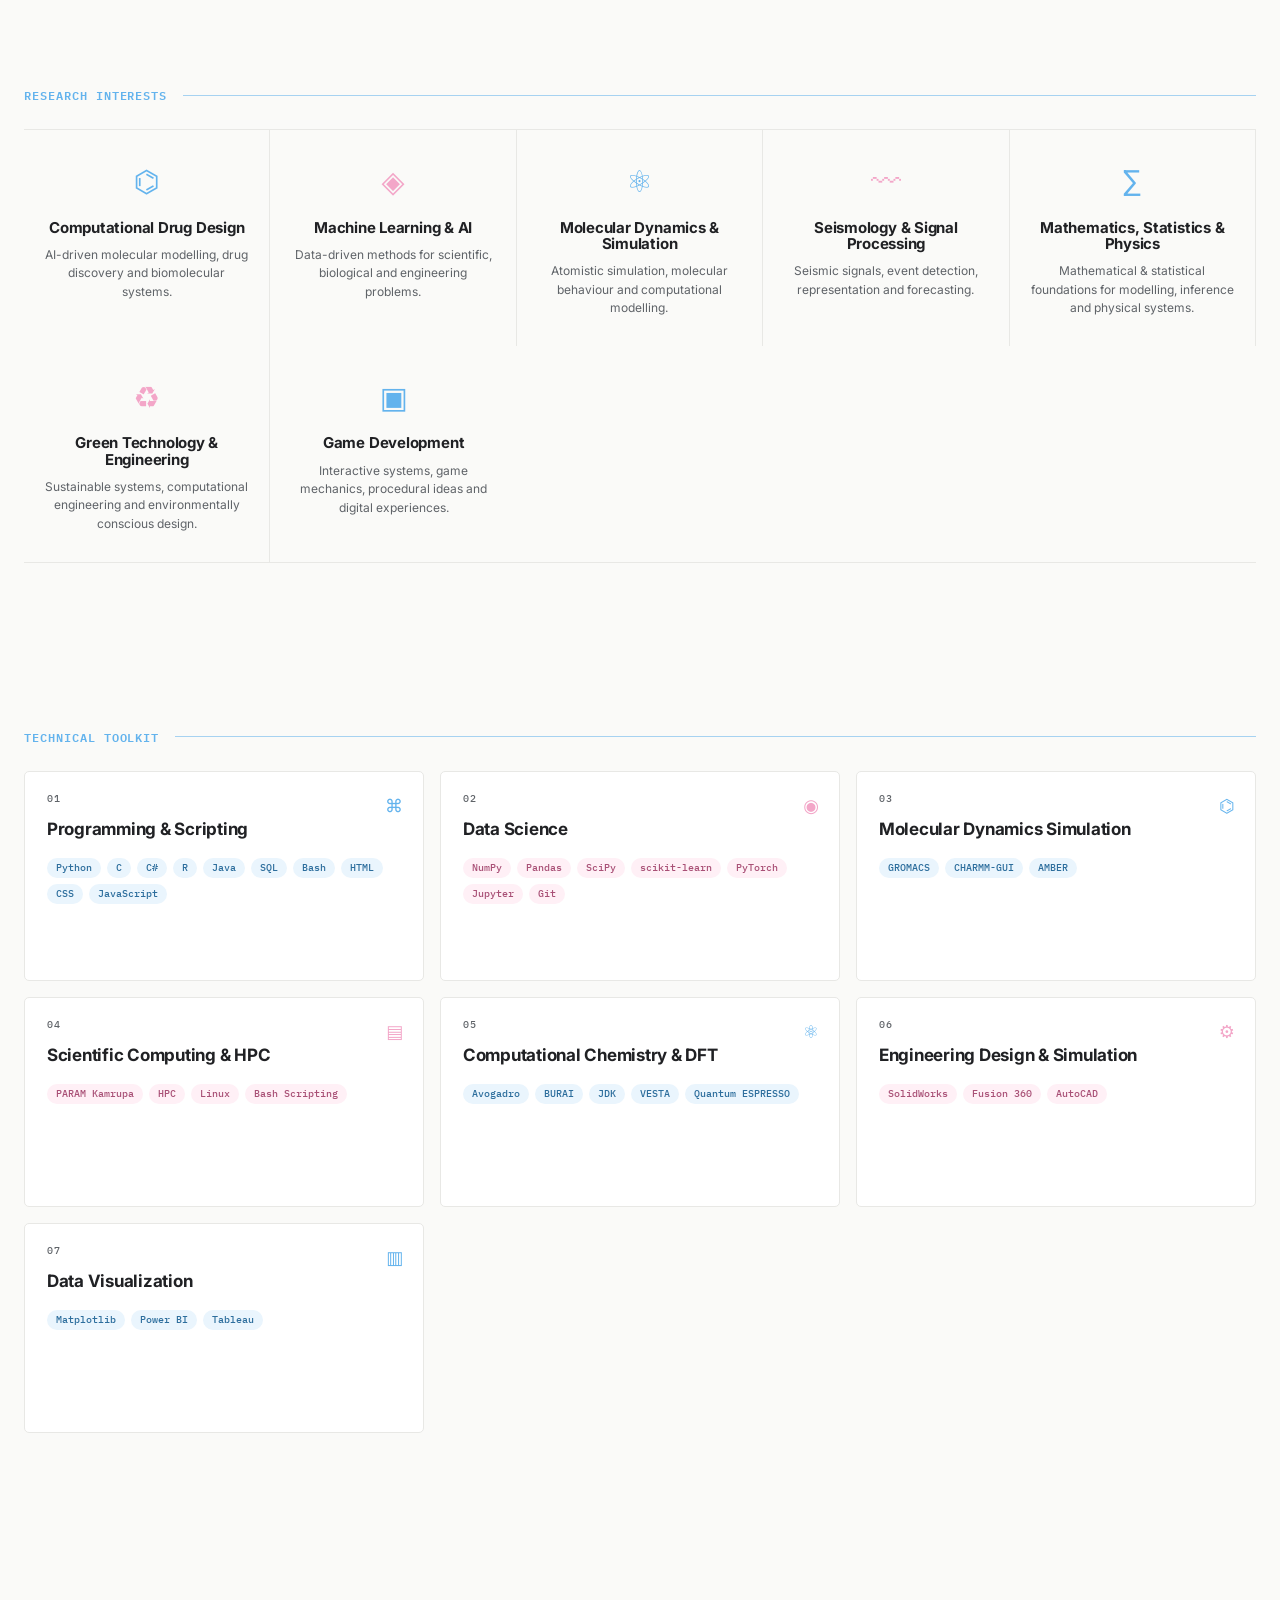
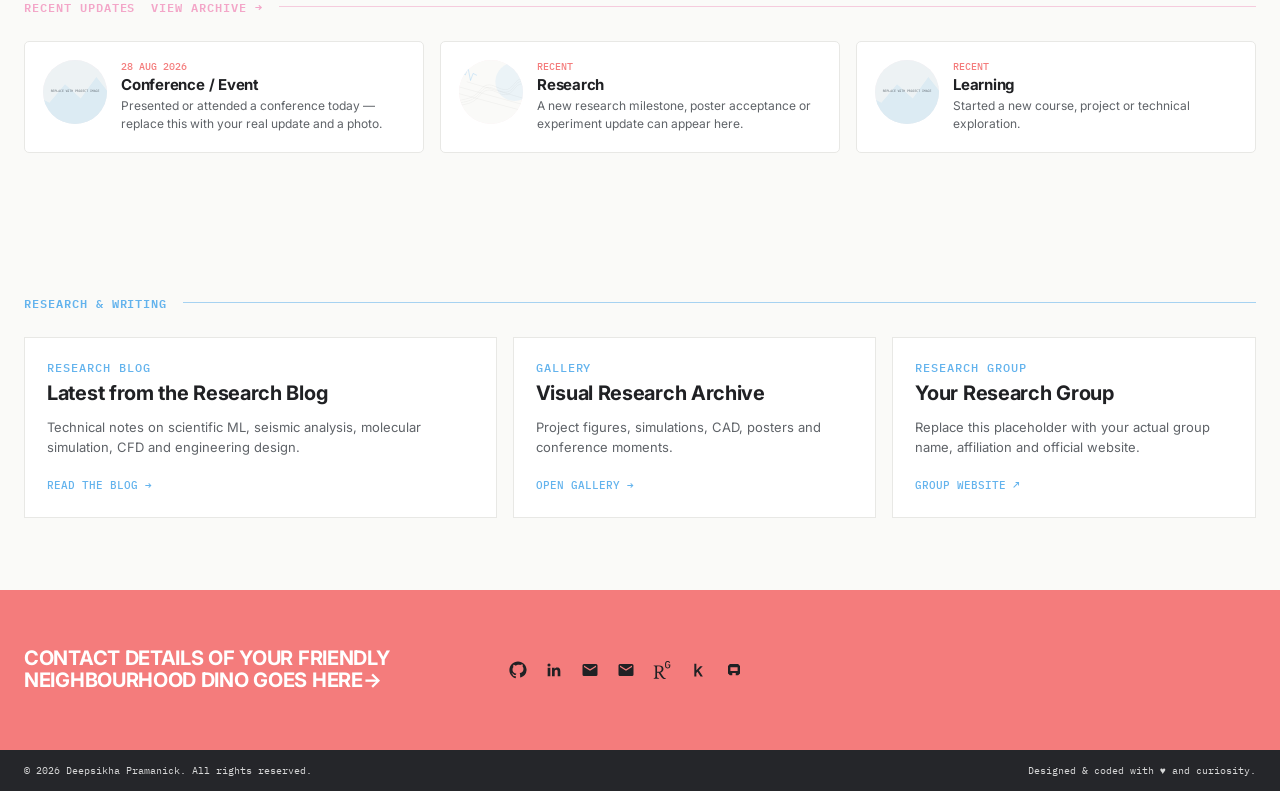
==== commit 631997fa: "Update GitHub username links" ====
--- a/index.html
+++ b/index.html
@@ -33,7 +33,7 @@
     </nav>
 
     <a class="btn btn-coral nav-github"
-       href="https://github.com/Deepsikha001"
+       href="https://github.com/deepsikhapramanick"
        target="_blank"
        rel="noopener">
        GitHub ↗
@@ -428,7 +428,7 @@
     <h3>CONTACT DETAILS OF YOUR FRIENDLY NEIGHBOURHOOD DINO GOES HERE<span>→</span></h3>
     <div class="social-links">
 
-  <a href="https://github.com/Deepsikha001"
+  <a href="https://github.com/deepsikhapramanick"
      target="_blank"
      rel="noopener"
      aria-label="GitHub">
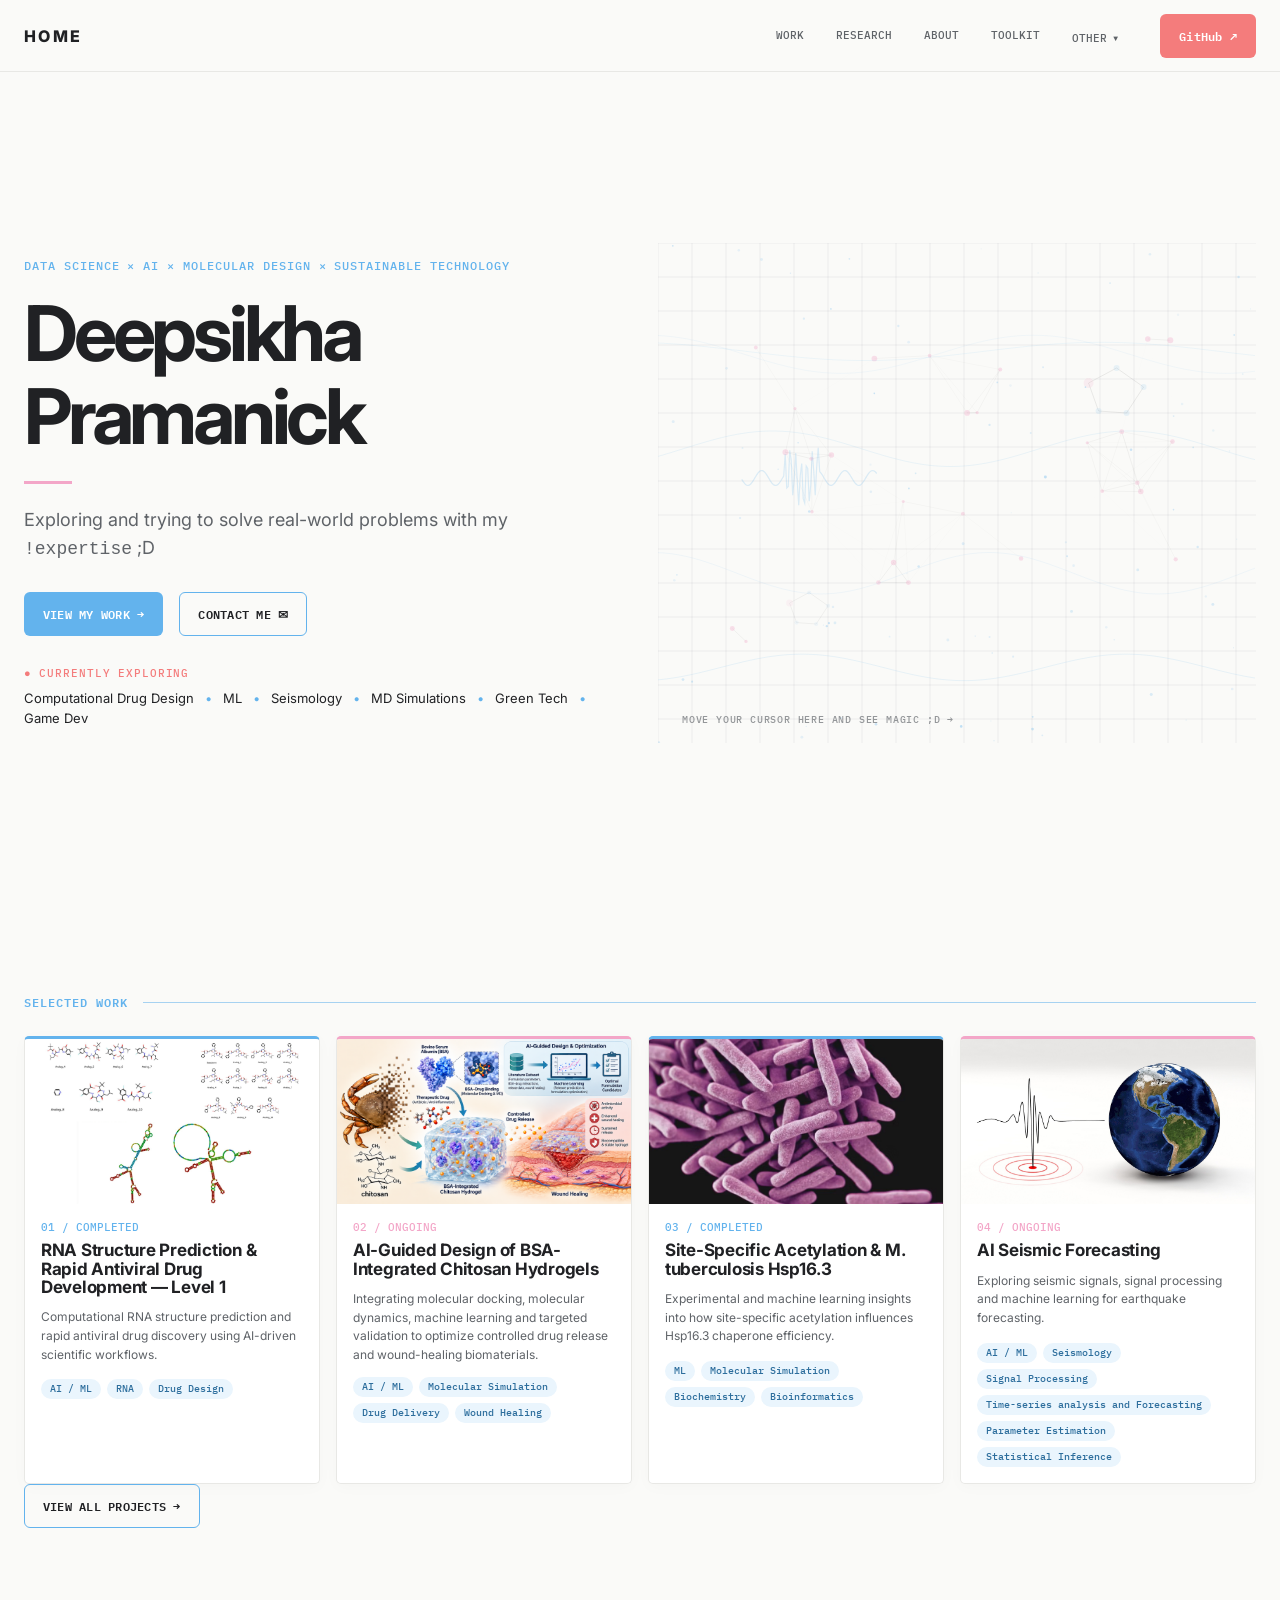
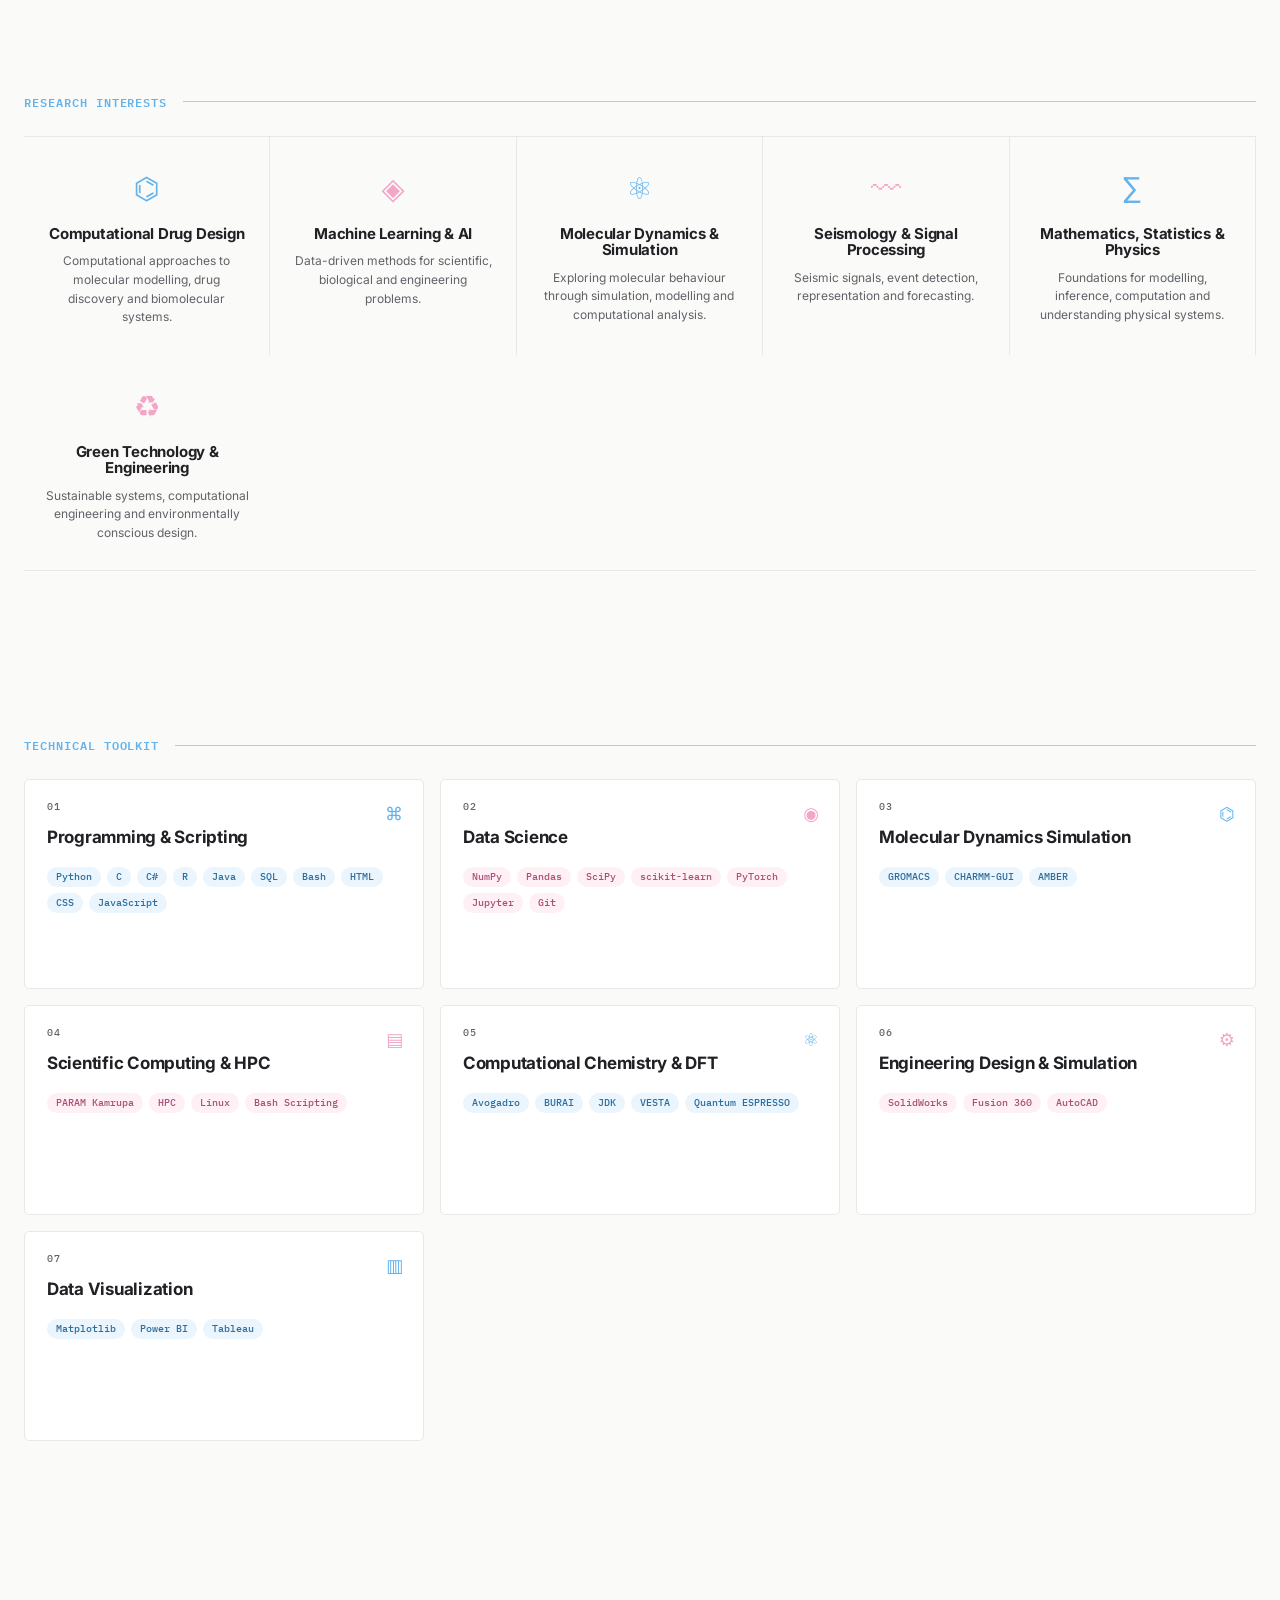
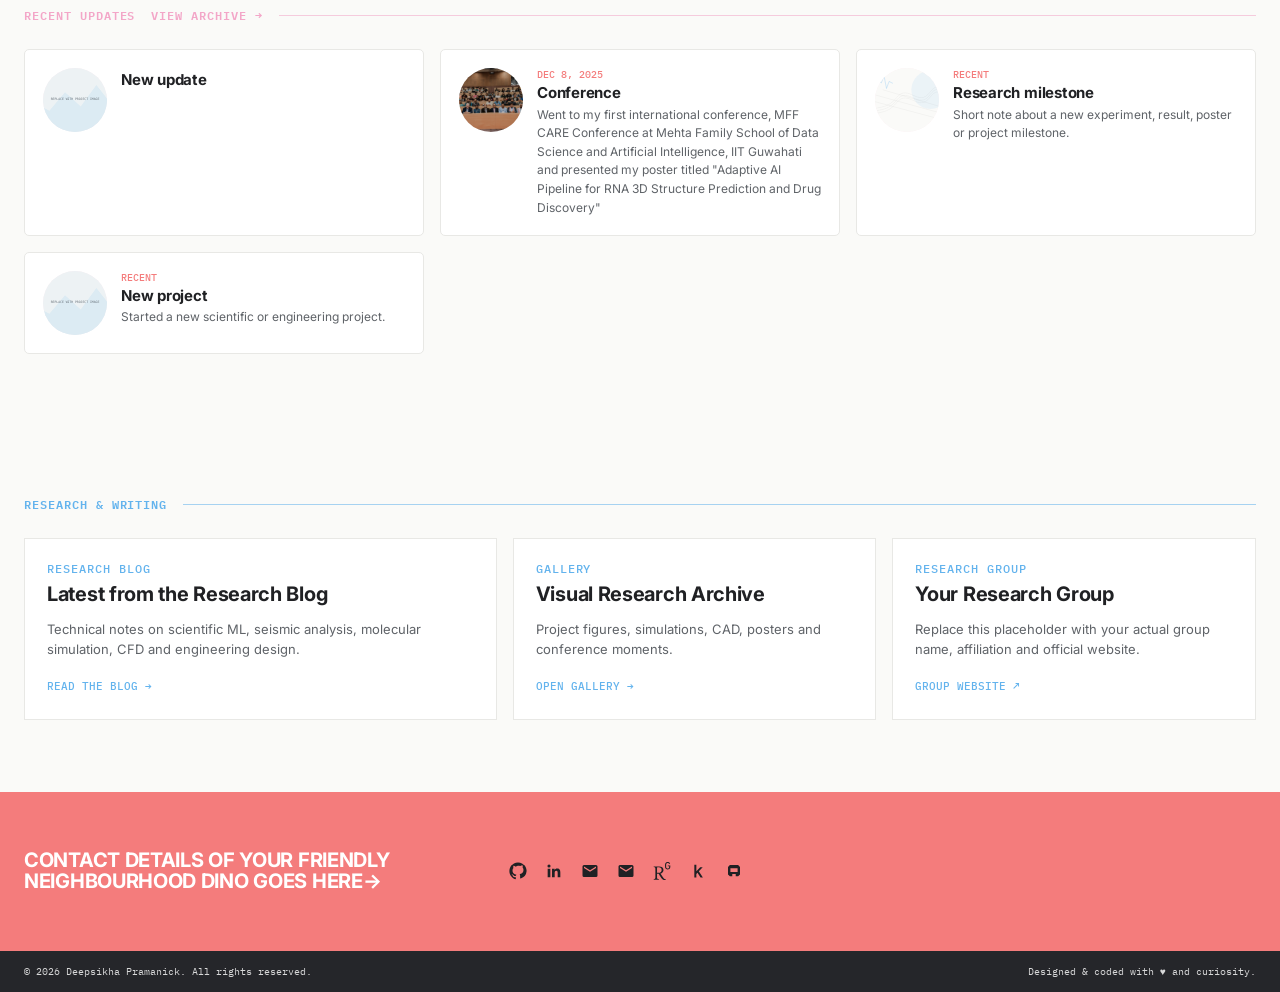
==== commit 411ee6bd: "mff care conference updated" ====
--- a/index.html
+++ b/index.html
@@ -499,5 +499,6 @@
 
 <div class="lightbox"><div class="lightbox-inner"><button data-close aria-label="Close">×</button><img src="" alt=""></div></div>
 <script src="assets/js/main.js"></script>
+<script src="assets/js/site-data.js"></script>
 </body>
 </html>
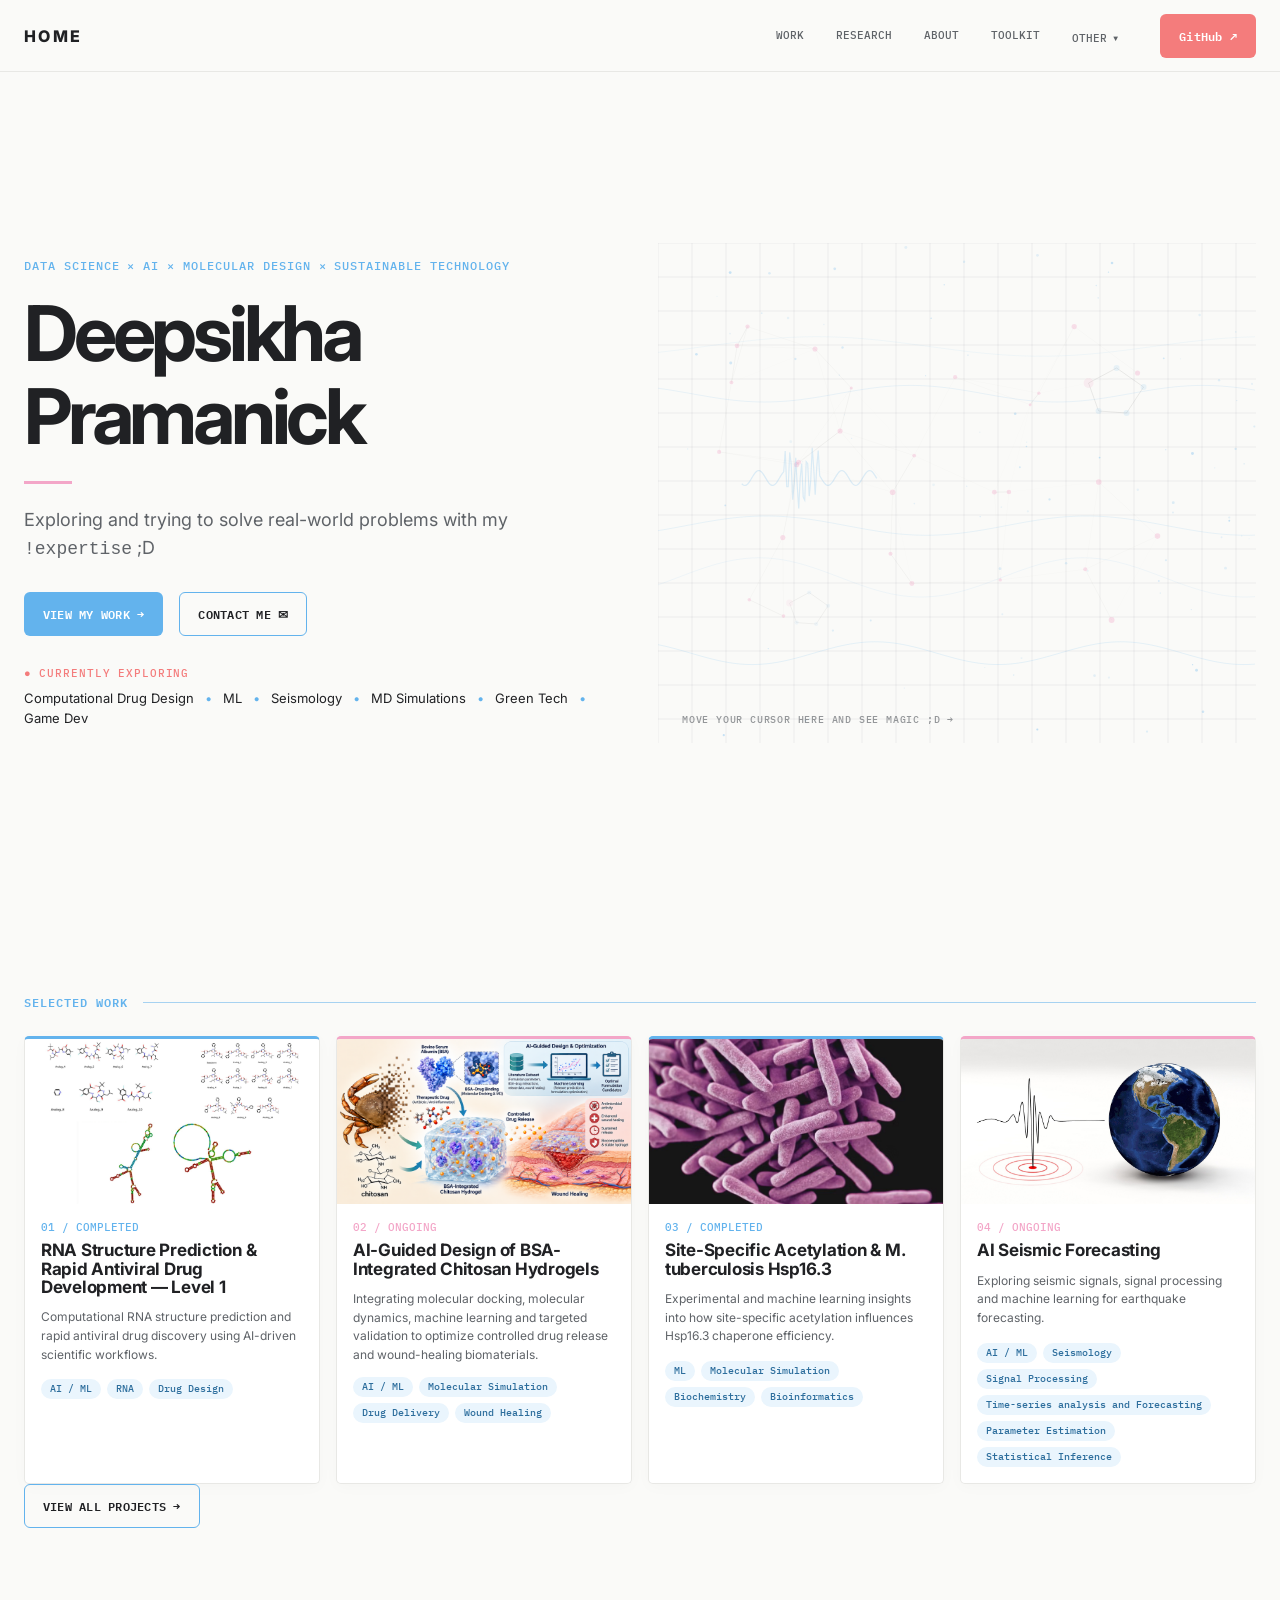
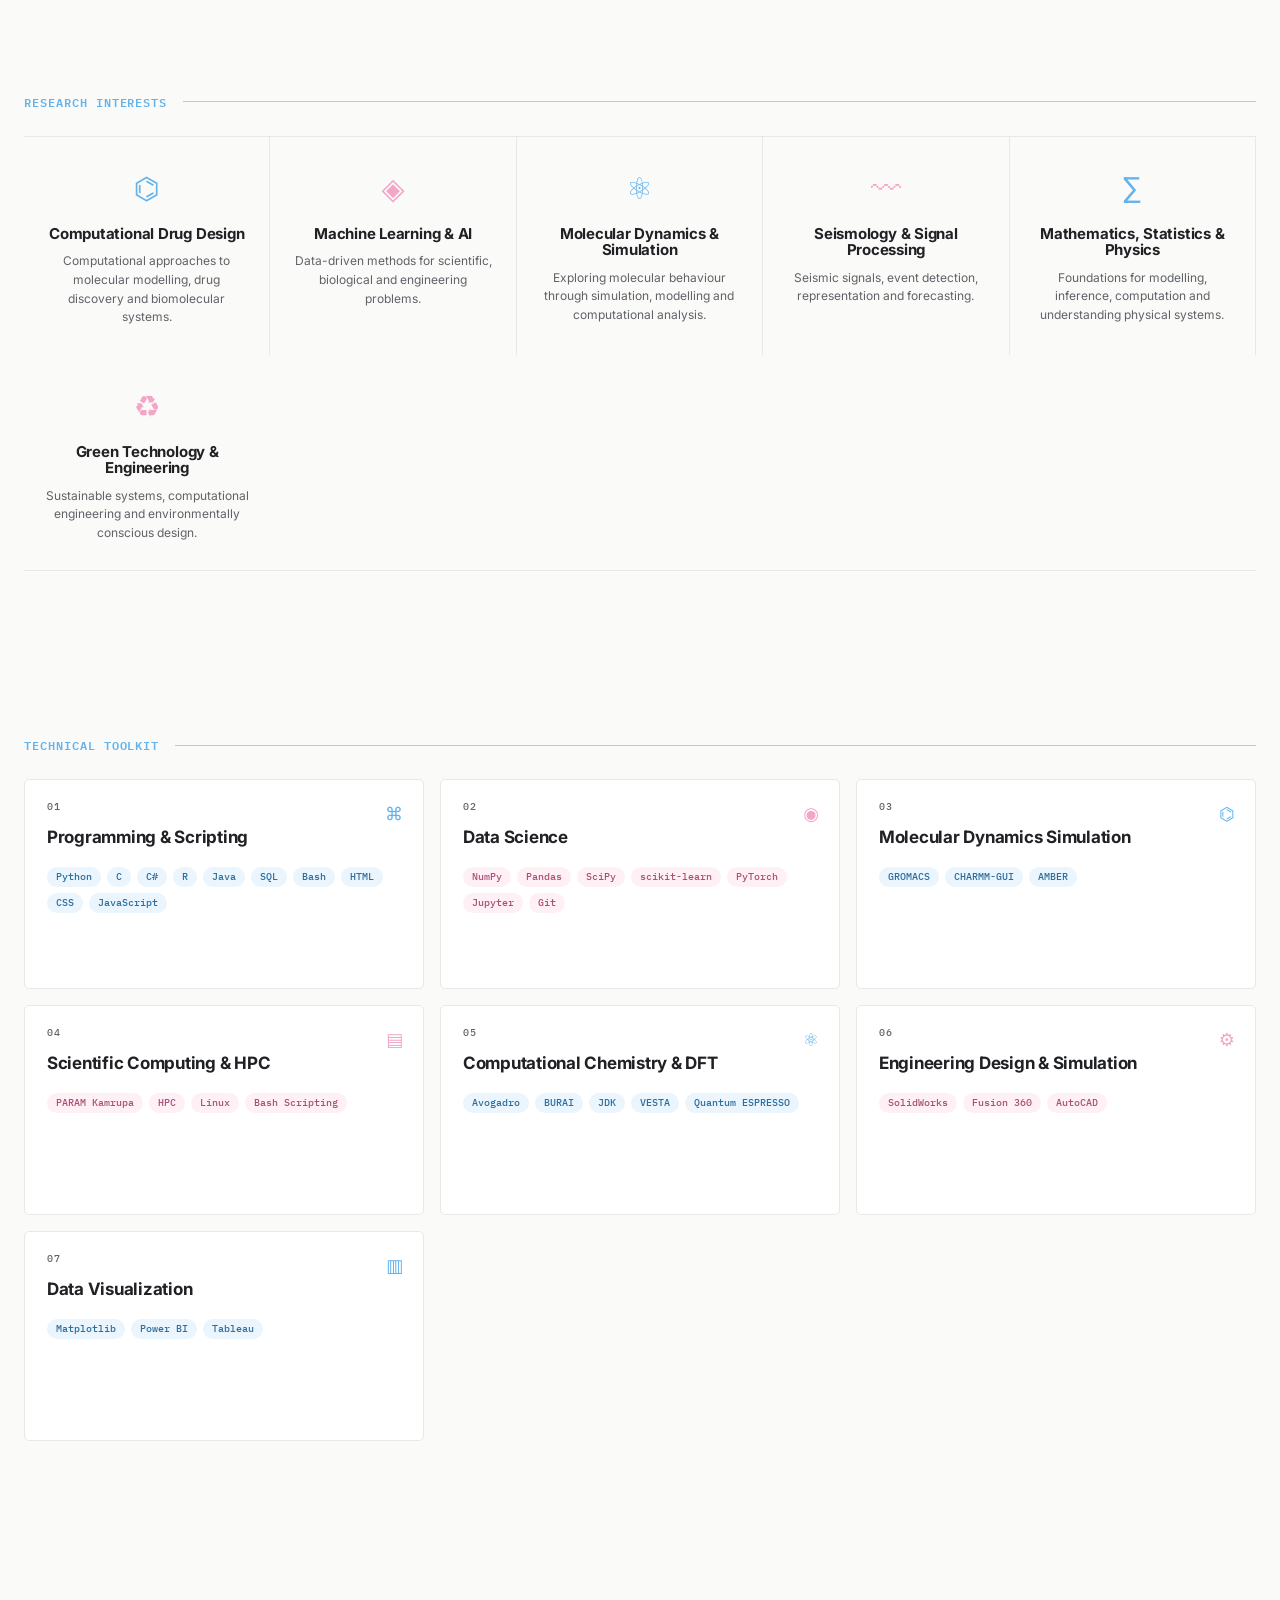
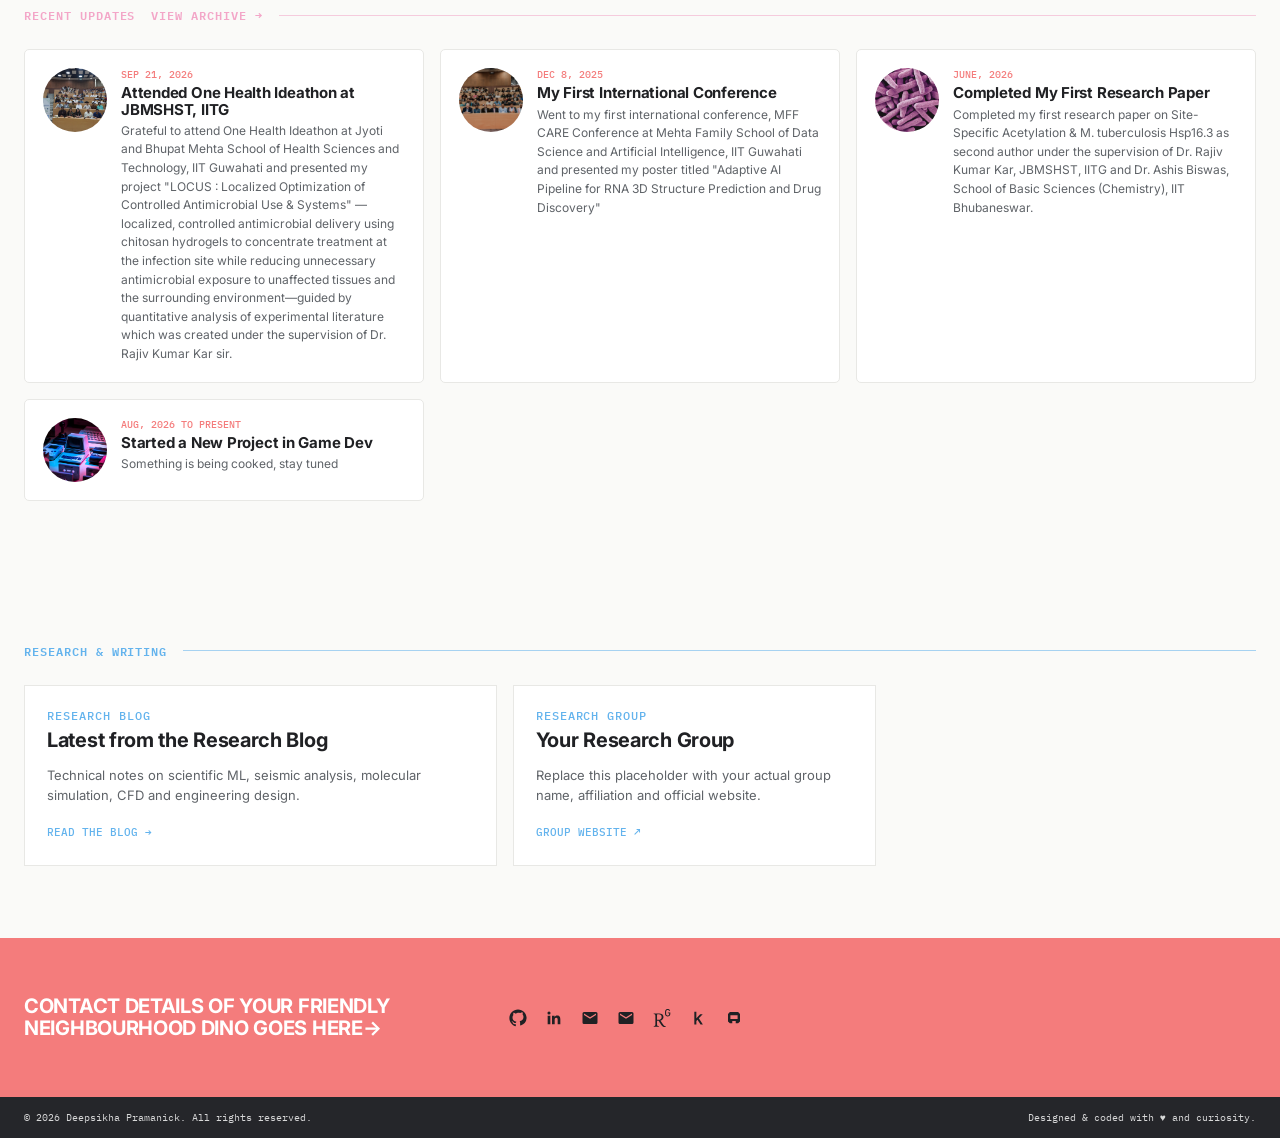
==== commit a958f0f2: "gallery and certificates temporarily commented out" ====
--- a/index.html
+++ b/index.html
@@ -24,9 +24,9 @@
         <button class="other-button">OTHER </button>
 
         <div class="other-menu">
-          <a href="gallery.html">Gallery</a>
+          <!--<a href="gallery.html">Gallery</a>
           <a href="certificates.html">Certificates</a>
-          <a href="blog.html">Research Blog</a>
+          <a href="blog.html">Research Blog</a>-->
           <a href="updates.html">News & Updates</a>
         </div>
       </div>
@@ -416,7 +416,7 @@
     <div class="section-label"><span>RESEARCH & WRITING</span></div>
     <div class="preview-grid">
       <article class="preview-card"><div class="kicker">RESEARCH BLOG</div><h3>Latest from the Research Blog</h3><p>Technical notes on scientific ML, seismic analysis, molecular simulation, CFD and engineering design.</p><a class="arrow" href="blog.html">READ THE BLOG →</a></article>
-      <article class="preview-card"><div class="kicker">GALLERY</div><h3>Visual Research Archive</h3><p>Project figures, simulations, CAD, posters and conference moments.</p><a class="arrow" href="gallery.html">OPEN GALLERY →</a></article>
+      <!-- <article class="preview-card"><div class="kicker">GALLERY</div><h3>Visual Research Archive</h3><p>Project figures, simulations, CAD, posters and conference moments.</p><a class="arrow" href="gallery.html">OPEN GALLERY →</a></article> -->
       <article class="preview-card"><div class="kicker">RESEARCH GROUP</div><h3>Your Research Group</h3><p>Replace this placeholder with your actual group name, affiliation and official website.</p><a class="arrow" href="research.html#group">GROUP WEBSITE ↗</a></article>
     </div>
   </div>
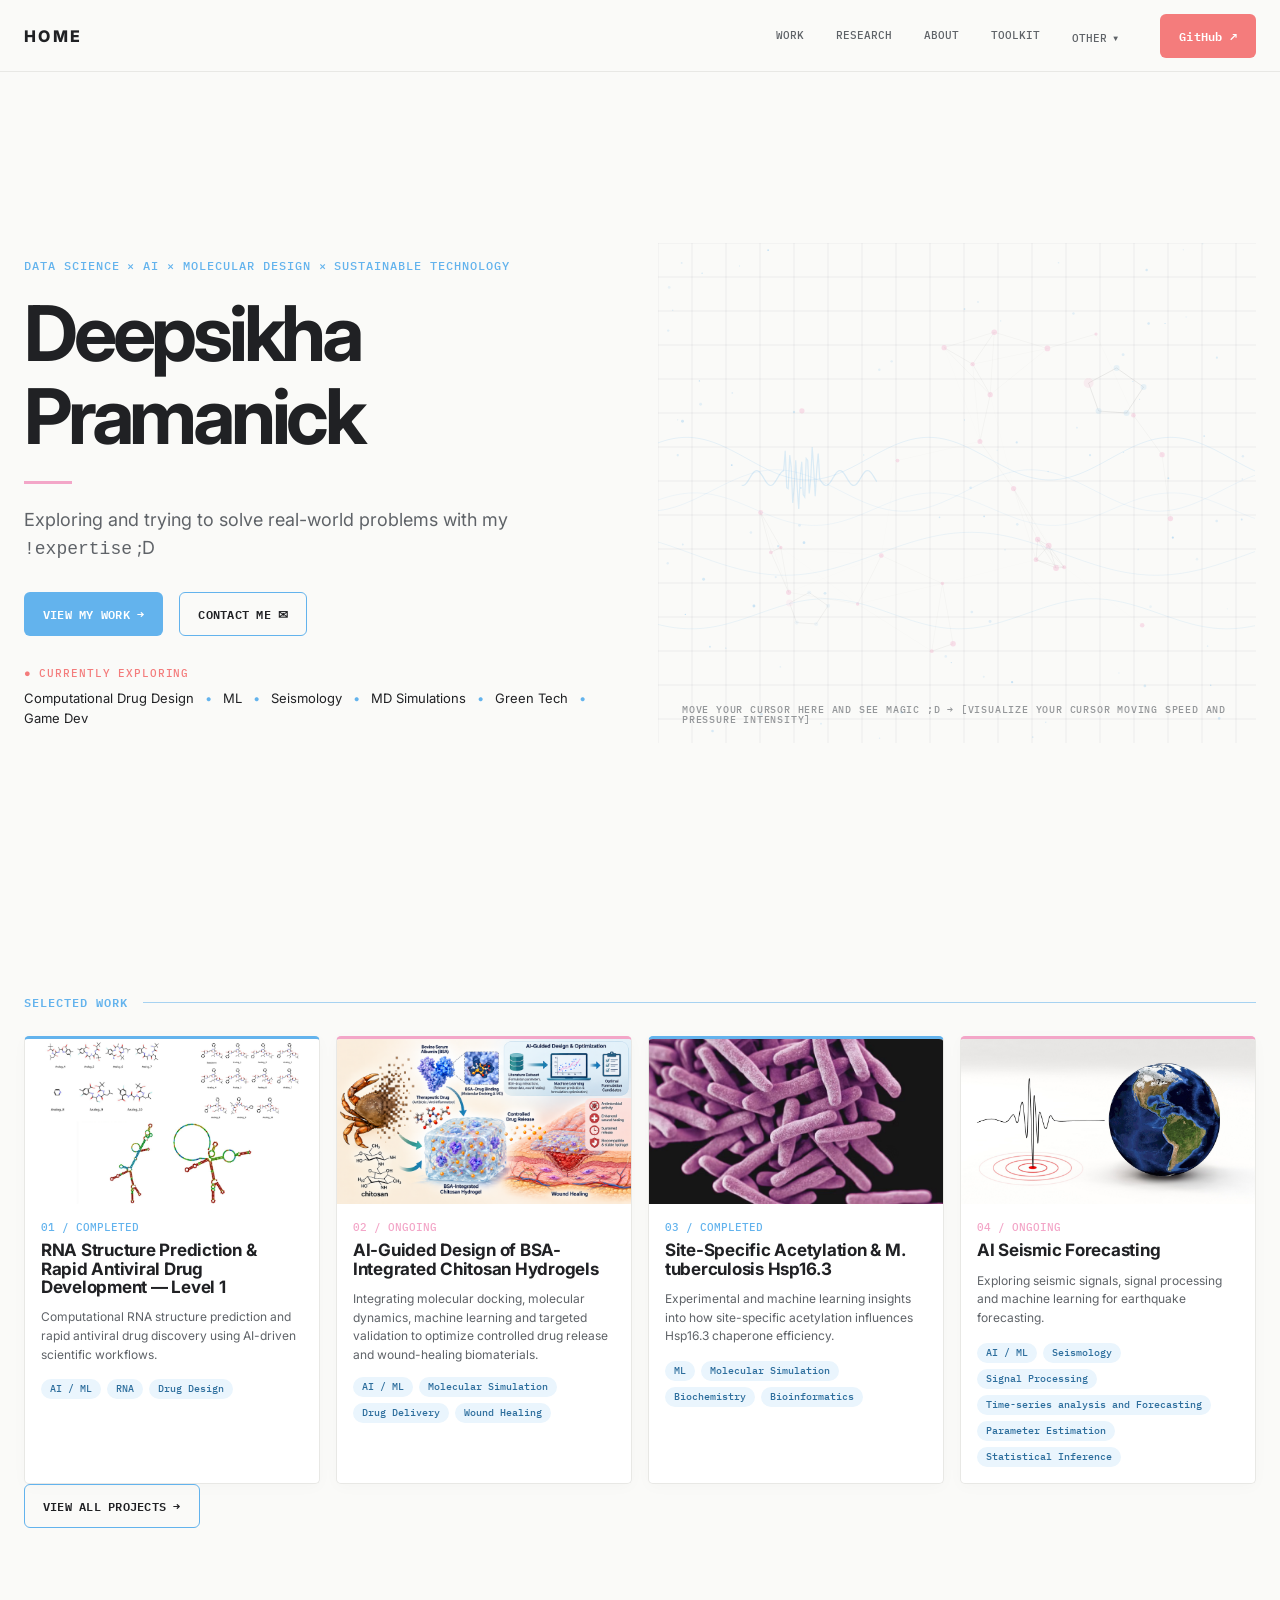
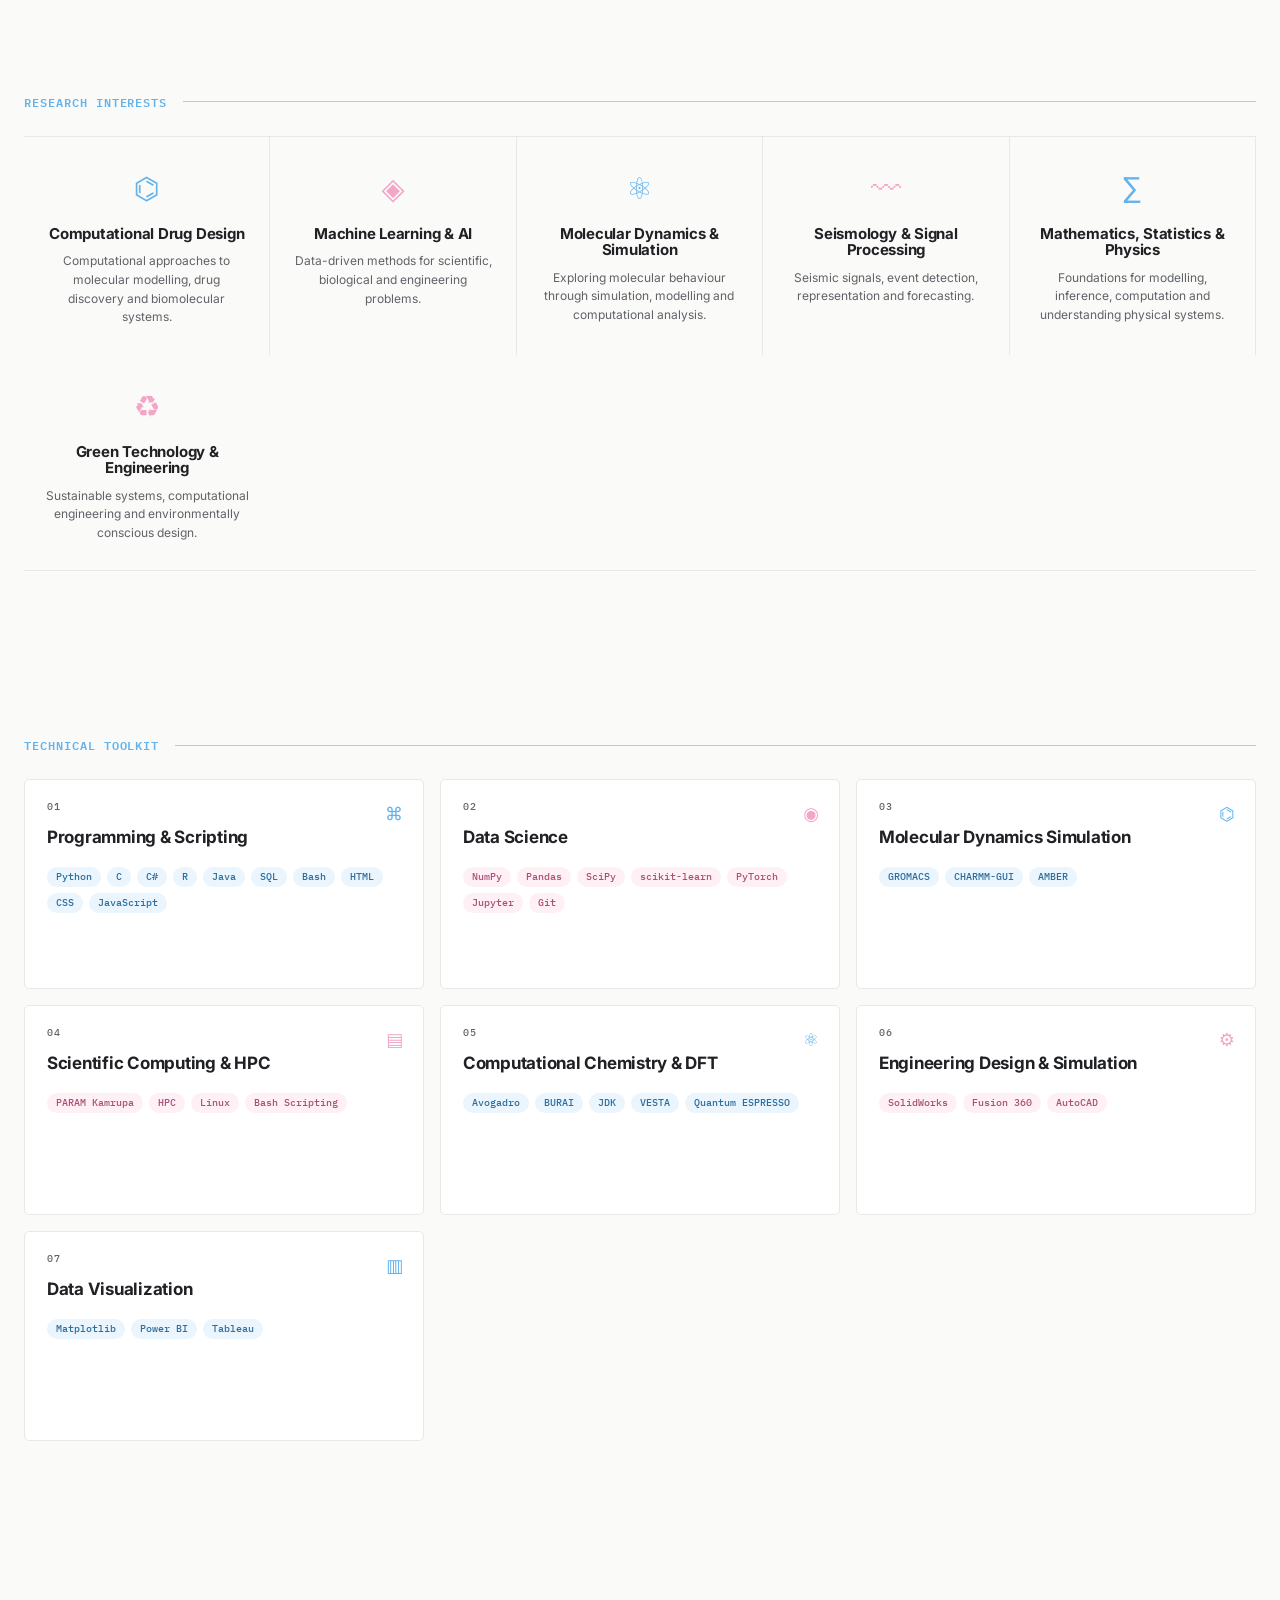
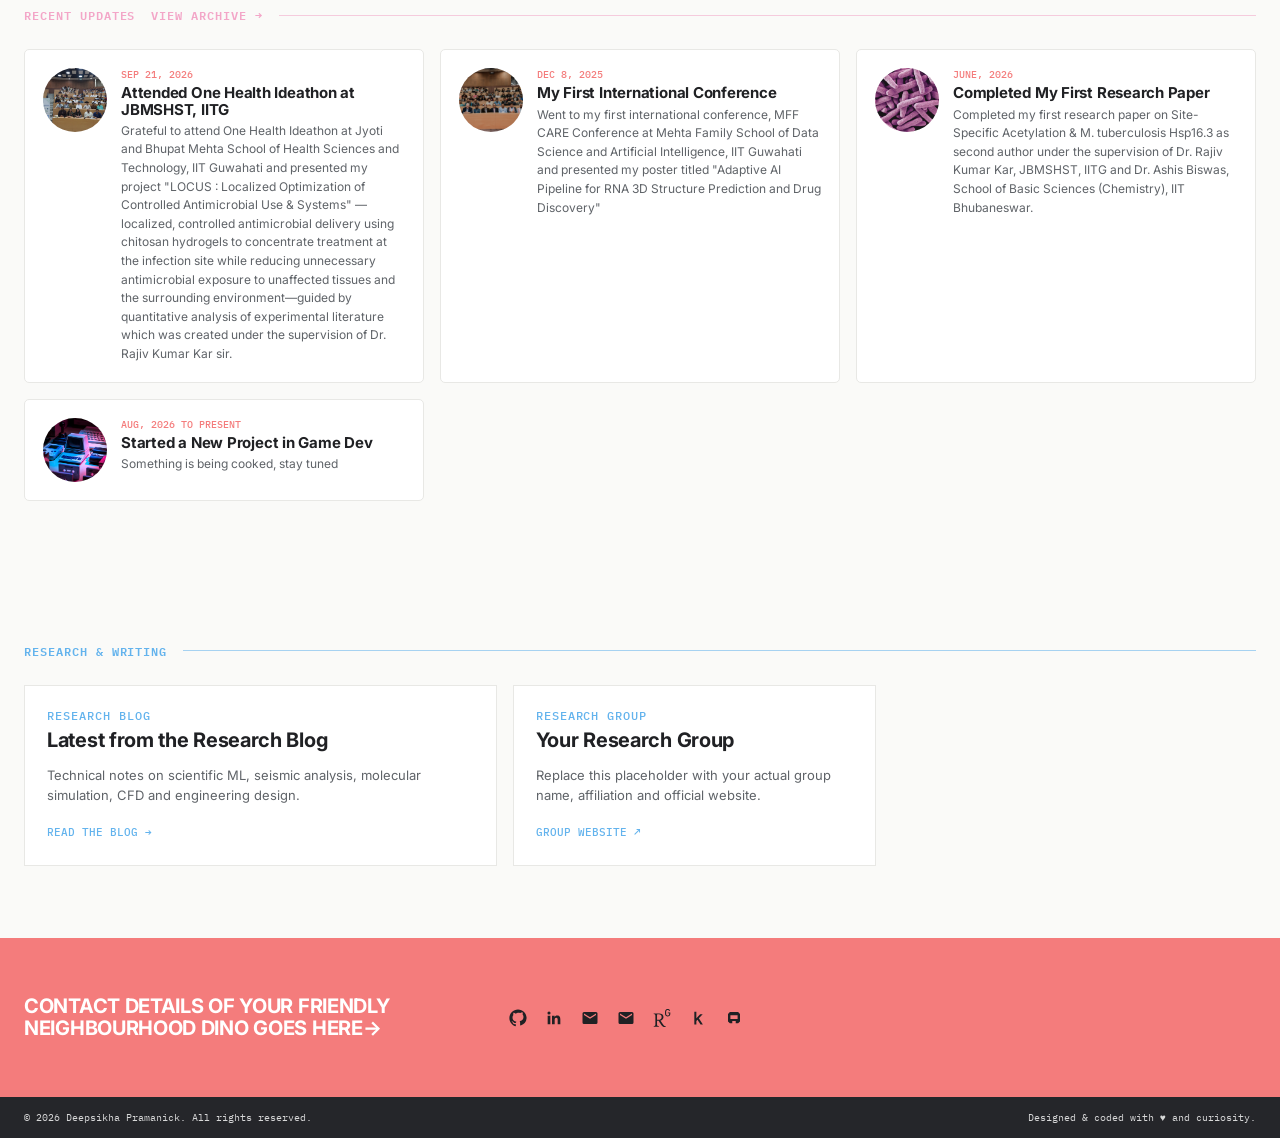
==== commit f9d3a87c: "statement of cursor speed and pressure intensity added" ====
--- a/index.html
+++ b/index.html
@@ -64,6 +64,7 @@
       <canvas id="science-canvas"></canvas>
       <div class="science-label">
         MOVE YOUR CURSOR HERE AND SEE MAGIC ;D →
+        [Visualize your cursor moving speed and pressure intensity]
     </div>
 
 </div>
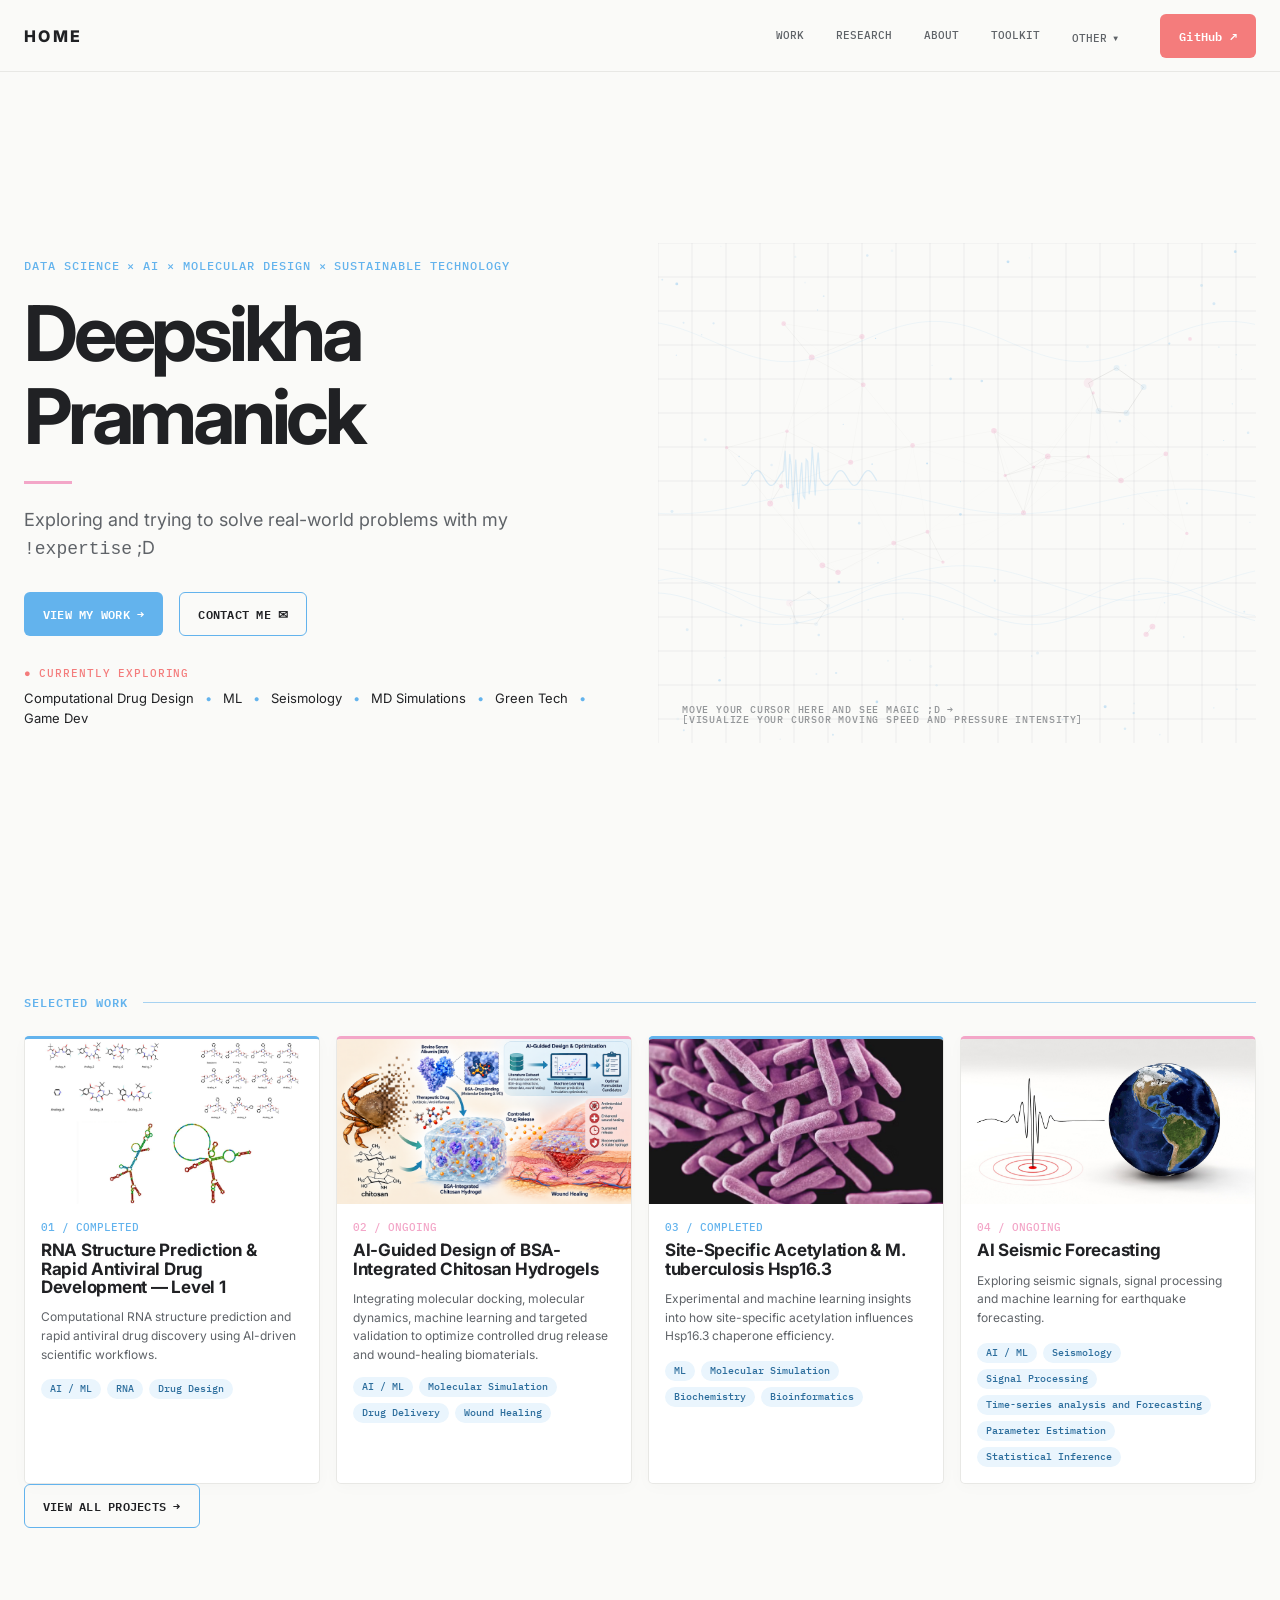
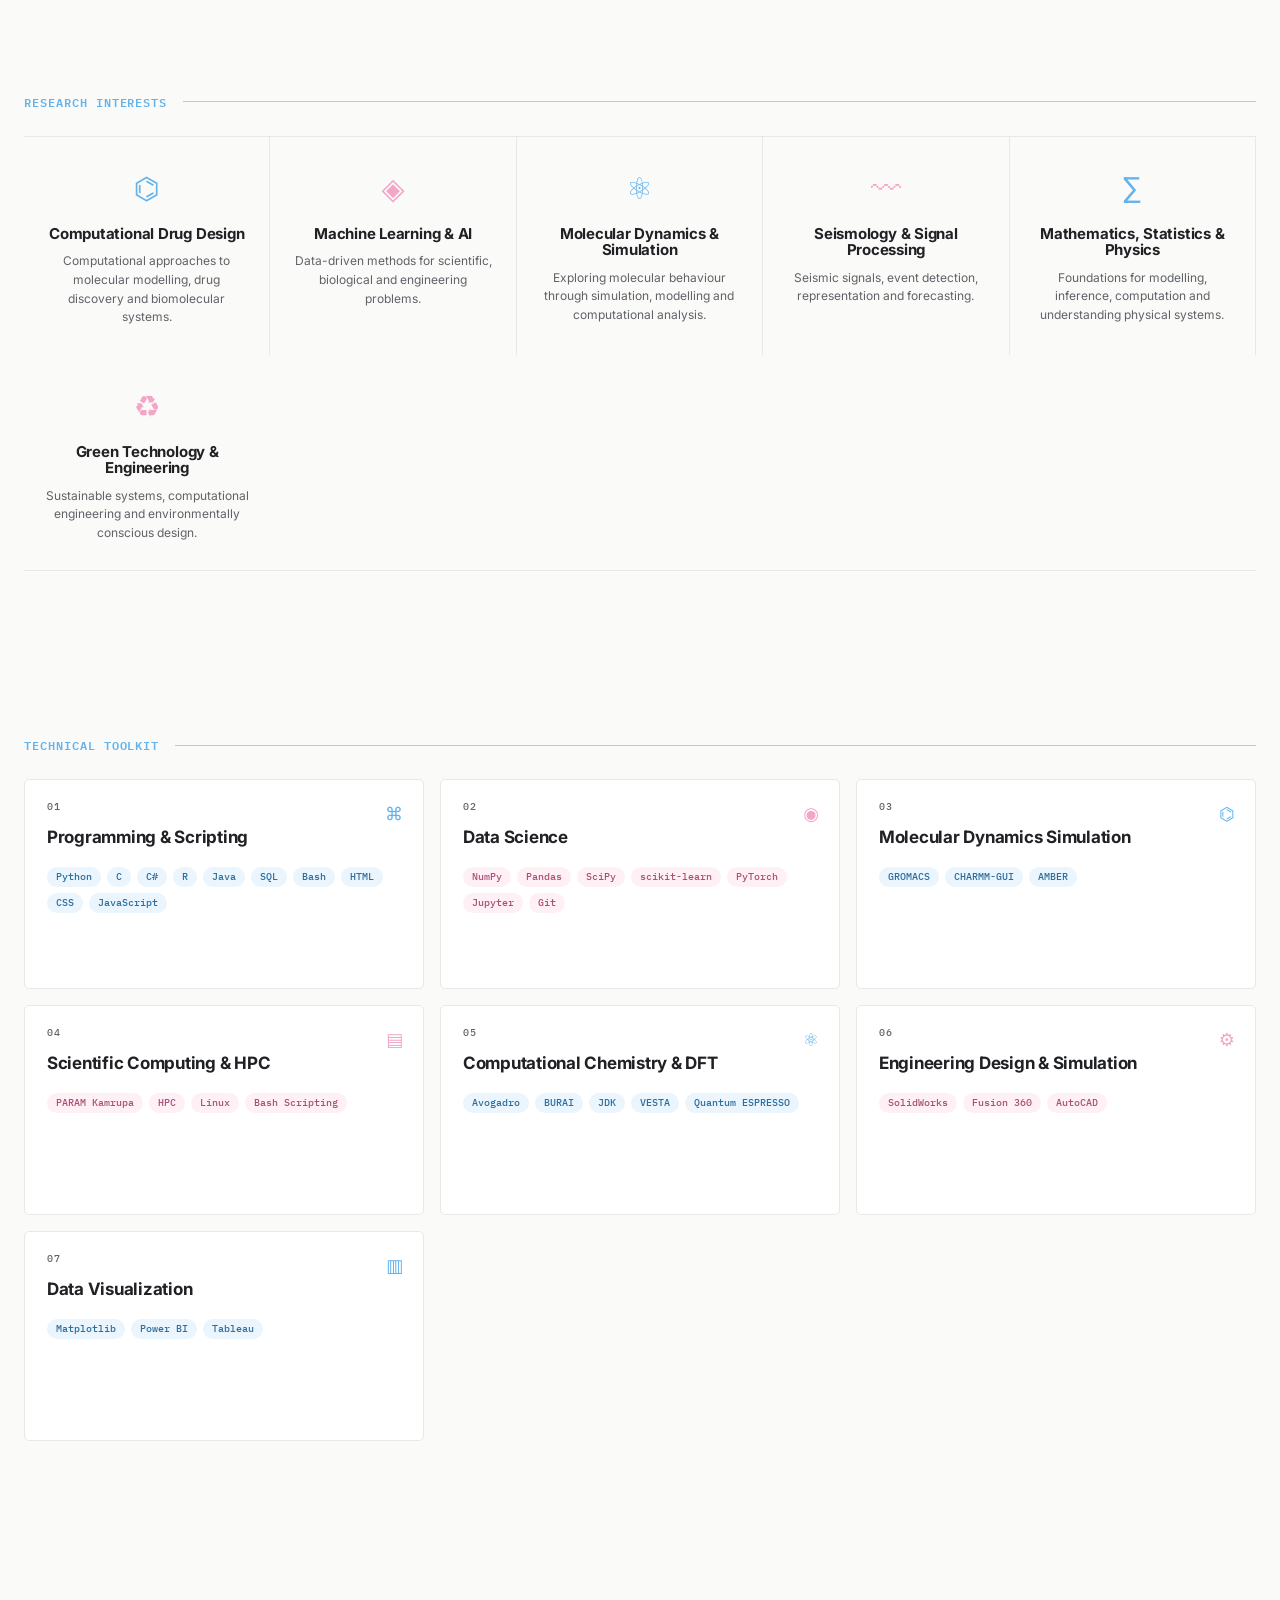
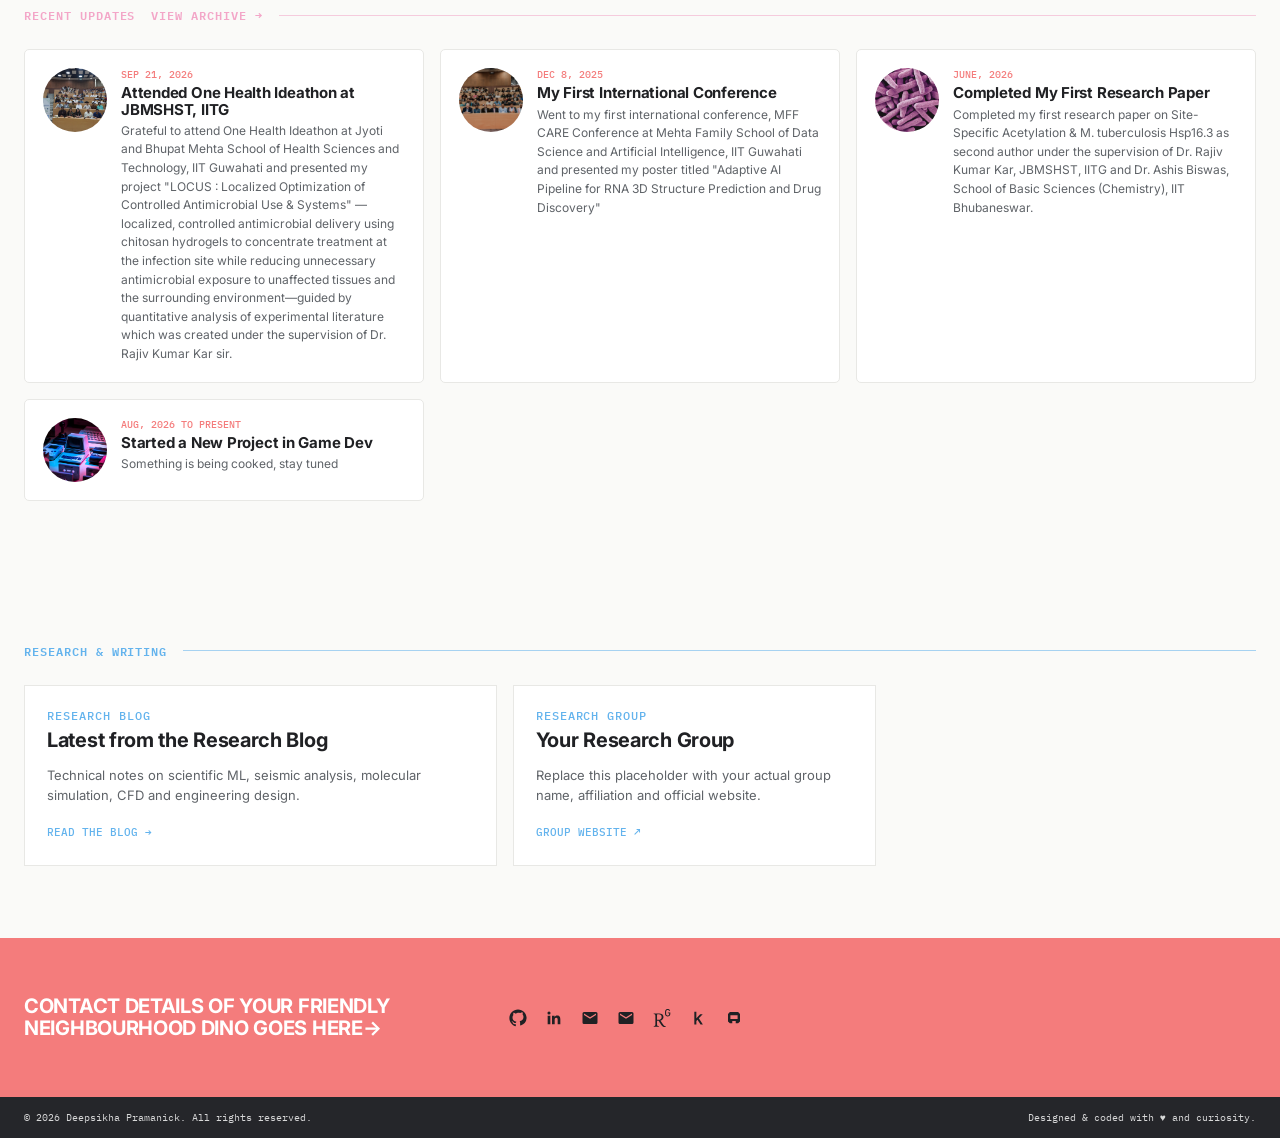
==== commit 14b5fe59: "statement of cursor speed and pressure intensity br added" ====
--- a/index.html
+++ b/index.html
@@ -63,7 +63,8 @@
     <div class="hero-art" id="interactive-science">
       <canvas id="science-canvas"></canvas>
       <div class="science-label">
-        MOVE YOUR CURSOR HERE AND SEE MAGIC ;D →
+        MOVE YOUR CURSOR HERE AND SEE MAGIC ;D → 
+        <br>
         [Visualize your cursor moving speed and pressure intensity]
     </div>
 
